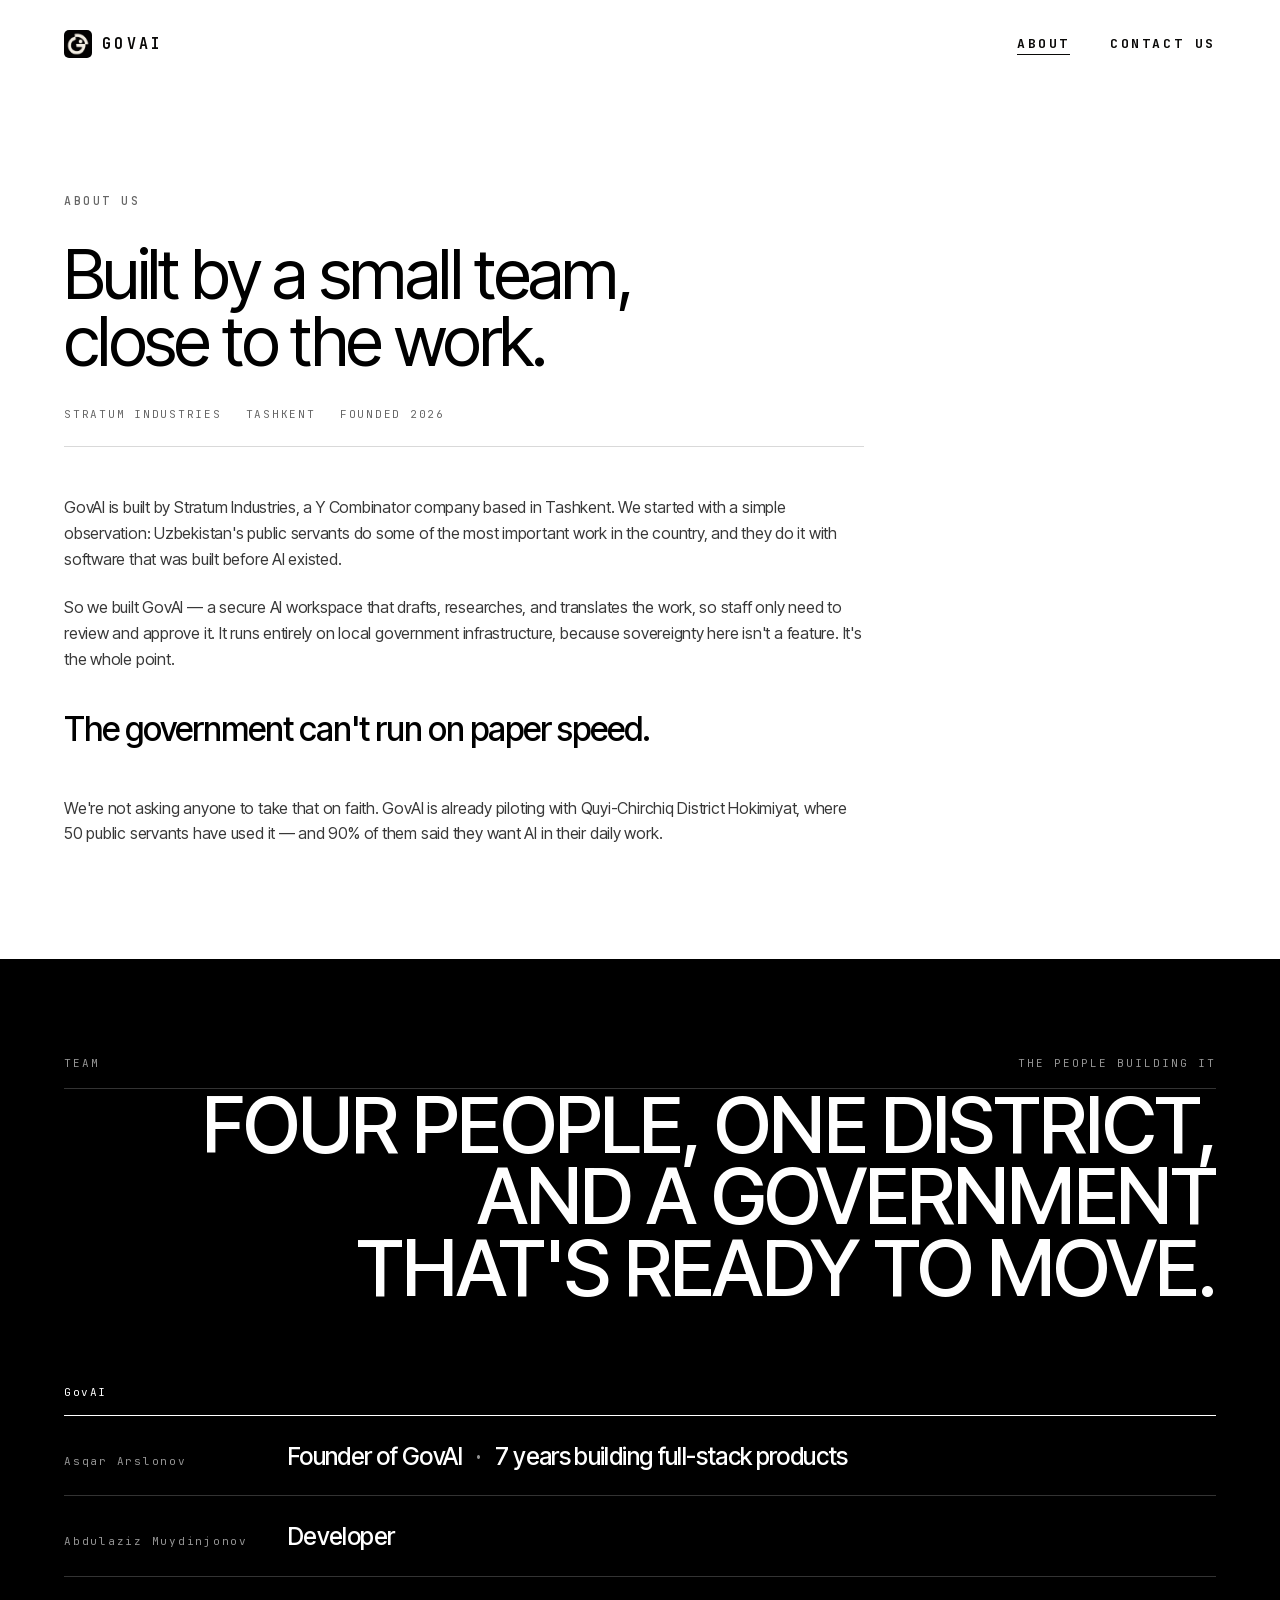
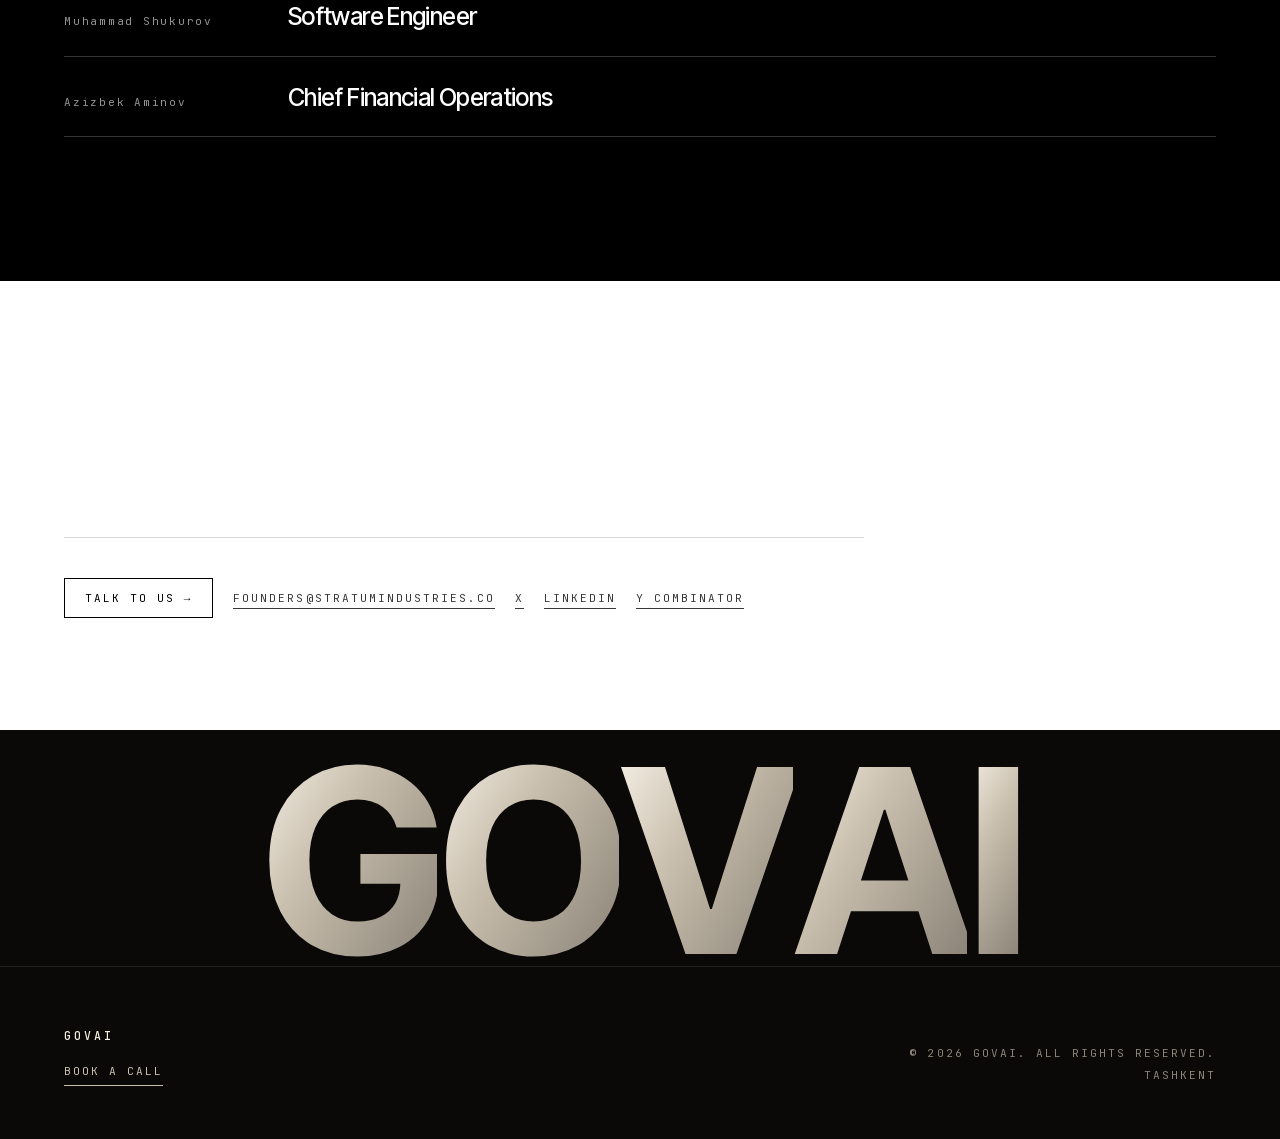
==== about.html @ 22f0c4fa "Add About Us page New about.html using the site's own "essay" page template (same one demo.html uses" ====
<!DOCTYPE html><html lang="en" class="inter_tight_d01c2dd3-module__4YqhVq__variable jetbrains_mono_f7a7eba8-module__w1Moaq__variable antialiased">
<head>
<meta charset="utf-8"/>
<meta name="viewport" content="width=device-width, initial-scale=1"/>
<link rel="preload" href="_next/static/media/051742360c26797e-s.p.0f97p8c3305p_a7cb.woff2?dpl=dpl_3daooTpikwMV96ScLwcUaLhFUWKs" as="font" crossorigin="" type="font/woff2"/>
<link rel="preload" href="_next/static/media/ab57efd000576a30-s.p.0.xyi-bdzzdcza7cb.woff2?dpl=dpl_3daooTpikwMV96ScLwcUaLhFUWKs" as="font" crossorigin="" type="font/woff2"/>
<link rel="stylesheet" href="_next/static/chunks/14.svl.yjtpola7cb.css?dpl=dpl_3daooTpikwMV96ScLwcUaLhFUWKs" data-precedence="next"/>
<meta name="theme-color" content="#ffffff"/>
<title>About · GovAI</title>
<meta name="description" content="GovAI is built by Stratum Industries, a Y Combinator company based in Tashkent, to give Uzbekistan's public servants an AI workspace built for their work."/>
<link rel="canonical" href="about.html"/>
<meta property="og:title" content="About · GovAI"/>
<meta property="og:description" content="GovAI is built by Stratum Industries, a Y Combinator company based in Tashkent, to give Uzbekistan's public servants an AI workspace built for their work."/>
<meta property="og:site_name" content="GovAI"/>
<meta property="og:type" content="website"/>
<link rel="icon" href="icon.png" sizes="48x48" type="image/png"/>
<link rel="apple-touch-icon" href="apple-icon.png" sizes="180x180" type="image/png"/>
<script type="application/ld+json">{"@context":"https://schema.org","@type":"AboutPage","name":"About GovAI","url":"https://gov-ai.me/about.html","isPartOf":{"@type":"WebSite","name":"GovAI","url":"https://gov-ai.me"}}</script>
</head>
<body class="min-h-dvh bg-ink text-paper flex flex-col grain">

<header data-stuck="false" class="fixed top-0 inset-x-0 z-50 transition-colors duration-300 bg-transparent">
  <div class="container-wide flex items-center justify-between h-[64px] md:h-[88px]">
    <a aria-label="GovAI - home" class="flex min-h-6 items-center" href="index.html">
      <img src="govai-icon.png" alt="" width="28" height="28" style="width:28px;height:28px;margin-right:10px;display:inline-block;vertical-align:middle;border-radius:5px;"/>
      <span class="font-mono font-bold tracking-[0.22em] uppercase text-[13px] md:text-[15px] text-white">GovAI</span>
    </a>
    <nav class="flex items-center gap-7 md:gap-10">
      <a class="flex min-h-6 items-center font-mono font-bold uppercase tracking-[0.2em] text-[12px] md:text-[13px] text-white underline decoration-1 underline-offset-[6px]" aria-current="page" href="about.html">About</a>
      <a class="flex min-h-6 items-center font-mono font-bold uppercase tracking-[0.2em] text-[12px] md:text-[13px] text-white" href="demo.html">Contact Us</a>
    </nav>
  </div>
</header>

<main class="flex-1 relative z-[2]">
<article class="essay essay--light">
  <div class="container-wide">
    <div class="essay-col">
      <p class="eyebrow essay-eyebrow">About us</p>
      <h1 class="essay-title">Built by a small team,<br/>close to the work.</h1>
      <div class="essay-meta">
        <span>Stratum Industries</span>
        <span>Tashkent</span>
        <span>Founded 2026</span>
      </div>

      <div class="essay-body">
        <p>GovAI is built by Stratum Industries, a Y Combinator company based in Tashkent. We started with a simple observation: Uzbekistan&#x27;s public servants do some of the most important work in the country, and they do it with software that was built before AI existed.</p>
        <p>So we built GovAI &#x2014; a secure AI workspace that drafts, researches, and translates the work, so staff only need to review and approve it. It runs entirely on local government infrastructure, because sovereignty here isn&#x27;t a feature. It&#x27;s the whole point.</p>
      </div>

      <p class="essay-break" style="color:var(--color-paper);font-family:var(--font-sans);letter-spacing:-.03em;margin-top:2.4rem;margin-bottom:2.4rem;font-size:clamp(1.5rem,2.6vw,2.25rem);font-weight:500;line-height:1.12">The government can&#x27;t run on paper speed.</p>

      <div class="essay-body">
        <p>We&#x27;re not asking anyone to take that on faith. GovAI is already piloting with Quyi-Chirchiq District Hokimiyat, where 50 public servants have used it &#x2014; and 90% of them said they want AI in their daily work.</p>
      </div>
    </div>
  </div>
</article>

<section class="doc-sheet doc-sheet--dark" data-part="Team">
  <div class="container-wide">
    <h2 class="doc-sheet-head"><span>Team</span><span class="doc-sheet-head-end">The people building it</span></h2>
    <h3 class="doc-statement doc-statement--long">Four people, one district, and a government that&#x27;s ready to move.</h3>

    <div class="cidx">
      <div class="cidx-head"><span style="text-transform:none">GovAI</span></div>
      <dl class="cidx-rows">
        <div class="cidx-row">
          <dt class="cidx-label" style="text-transform:none">Asqar Arslonov</dt>
          <dd class="cidx-items"><span class="cidx-item">Founder of GovAI</span><span class="cidx-item">7 years building full-stack products</span></dd>
        </div>
        <div class="cidx-row">
          <dt class="cidx-label" style="text-transform:none">Abdulaziz Muydinjonov</dt>
          <dd class="cidx-items"><span class="cidx-item">Developer</span></dd>
        </div>
        <div class="cidx-row">
          <dt class="cidx-label" style="text-transform:none">Muhammad Shukurov</dt>
          <dd class="cidx-items"><span class="cidx-item">Software Engineer</span></dd>
        </div>
        <div class="cidx-row">
          <dt class="cidx-label" style="text-transform:none">Azizbek Aminov</dt>
          <dd class="cidx-items"><span class="cidx-item">Chief Financial Operations</span></dd>
        </div>
      </dl>
    </div>
  </div>
</section>

<article class="essay essay--light">
  <div class="container-wide">
    <div class="essay-col">
      <div class="essay-foot">
        <a class="doc-cta" href="demo.html">Talk to us &#x2192;</a>
        <a class="caption ulink ulink-quiet" href="mailto:founders@stratumindustries.co">founders@stratumindustries.co</a>
        <a class="caption ulink ulink-quiet" href="https://x.com/Stratum_Inc" target="_blank" rel="noopener">X</a>
        <a class="caption ulink ulink-quiet" href="https://www.linkedin.com/company/stratum-industries/" target="_blank" rel="noopener">LinkedIn</a>
        <a class="caption ulink ulink-quiet" href="https://www.ycombinator.com/companies/stratum-industries" target="_blank" rel="noopener">Y Combinator</a>
      </div>
    </div>
  </div>
</article>
</main>

<div class="wordmark-wrap" aria-hidden="true">
  <div class="container-wide">
    <span class="wordmark">
      <span class="wordmark-letter">G</span><span class="wordmark-letter">o</span><span class="wordmark-letter">v</span><span class="wordmark-letter">A</span><span class="wordmark-letter">I</span>
    </span>
  </div>
</div>

<footer class="relative z-[2] border-t border-rule">
  <div class="container-wide py-10 md:py-14">
    <div class="flex flex-col gap-8 md:flex-row md:items-end md:justify-between">
      <div class="flex flex-col items-start gap-6">
        <div class="flex flex-col gap-3">
          <a class="flex min-h-6 items-center font-mono font-medium tracking-[0.26em] uppercase text-[11.5px] text-paper w-fit" href="index.html">GovAI</a>
          <a class="caption ulink ulink-quiet flex min-h-6 items-center w-fit" href="demo.html">Book a call</a>
        </div>
      </div>
      <div class="flex flex-col gap-1.5 md:items-end">
        <span class="caption">© 2026 GovAI. All rights reserved.</span>
        <span class="caption">Tashkent</span>
      </div>
    </div>
  </div>
</footer>

</body>
</html>
---- _next/static/chunks/14.svl.yjtpola7cb.css ----
@font-face{font-family:Inter Tight;font-style:normal;font-weight:300;font-display:swap;src:url(../media/13ae3e01af63c0ce-s.0_v7qv~qdckr_.woff2?dpl=dpl_3daooTpikwMV96ScLwcUaLhFUWKs)format("woff2");unicode-range:U+460-52F,U+1C80-1C8A,U+20B4,U+2DE0-2DFF,U+A640-A69F,U+FE2E-FE2F}@font-face{font-family:Inter Tight;font-style:normal;font-weight:300;font-display:swap;src:url(../media/0ee4b8f05dcd9fee-s.0jr2jo04zlceh.woff2?dpl=dpl_3daooTpikwMV96ScLwcUaLhFUWKs)format("woff2");unicode-range:U+301,U+400-45F,U+490-491,U+4B0-4B1,U+2116}@font-face{font-family:Inter Tight;font-style:normal;font-weight:300;font-display:swap;src:url(../media/9eba4caf7edd2921-s.00t_.3.5..g_7.woff2?dpl=dpl_3daooTpikwMV96ScLwcUaLhFUWKs)format("woff2");unicode-range:U+1F??}@font-face{font-family:Inter Tight;font-style:normal;font-weight:300;font-display:swap;src:url(../media/f6752bd2263820da-s.10j9.xtie.pqv.woff2?dpl=dpl_3daooTpikwMV96ScLwcUaLhFUWKs)format("woff2");unicode-range:U+370-377,U+37A-37F,U+384-38A,U+38C,U+38E-3A1,U+3A3-3FF}@font-face{font-family:Inter Tight;font-style:normal;font-weight:300;font-display:swap;src:url(../media/f285987c35230861-s.0l_qy7hq7zupz.woff2?dpl=dpl_3daooTpikwMV96ScLwcUaLhFUWKs)format("woff2");unicode-range:U+102-103,U+110-111,U+128-129,U+168-169,U+1A0-1A1,U+1AF-1B0,U+300-301,U+303-304,U+308-309,U+323,U+329,U+1EA0-1EF9,U+20AB}@font-face{font-family:Inter Tight;font-style:normal;font-weight:300;font-display:swap;src:url(../media/b8d1f0a88dfecec3-s.0g0e~i-as20lr.woff2?dpl=dpl_3daooTpikwMV96ScLwcUaLhFUWKs)format("woff2");unicode-range:U+100-2BA,U+2BD-2C5,U+2C7-2CC,U+2CE-2D7,U+2DD-2FF,U+304,U+308,U+329,U+1D00-1DBF,U+1E00-1E9F,U+1EF2-1EFF,U+2020,U+20A0-20AB,U+20AD-20C0,U+2113,U+2C60-2C7F,U+A720-A7FF}@font-face{font-family:Inter Tight;font-style:normal;font-weight:300;font-display:swap;src:url(../media/ab57efd000576a30-s.p.0.xyi-bdzzdcza7cb.woff2?dpl=dpl_3daooTpikwMV96ScLwcUaLhFUWKs)format("woff2");unicode-range:U+??,U+131,U+152-153,U+2BB-2BC,U+2C6,U+2DA,U+2DC,U+304,U+308,U+329,U+2000-206F,U+20AC,U+2122,U+2191,U+2193,U+2212,U+2215,U+FEFF,U+FFFD}@font-face{font-family:Inter Tight;font-style:normal;font-weight:400;font-display:swap;src:url(../media/13ae3e01af63c0ce-s.0_v7qv~qdckr_.woff2?dpl=dpl_3daooTpikwMV96ScLwcUaLhFUWKs)format("woff2");unicode-range:U+460-52F,U+1C80-1C8A,U+20B4,U+2DE0-2DFF,U+A640-A69F,U+FE2E-FE2F}@font-face{font-family:Inter Tight;font-style:normal;font-weight:400;font-display:swap;src:url(../media/0ee4b8f05dcd9fee-s.0jr2jo04zlceh.woff2?dpl=dpl_3daooTpikwMV96ScLwcUaLhFUWKs)format("woff2");unicode-range:U+301,U+400-45F,U+490-491,U+4B0-4B1,U+2116}@font-face{font-family:Inter Tight;font-style:normal;font-weight:400;font-display:swap;src:url(../media/9eba4caf7edd2921-s.00t_.3.5..g_7.woff2?dpl=dpl_3daooTpikwMV96ScLwcUaLhFUWKs)format("woff2");unicode-range:U+1F??}@font-face{font-family:Inter Tight;font-style:normal;font-weight:400;font-display:swap;src:url(../media/f6752bd2263820da-s.10j9.xtie.pqv.woff2?dpl=dpl_3daooTpikwMV96ScLwcUaLhFUWKs)format("woff2");unicode-range:U+370-377,U+37A-37F,U+384-38A,U+38C,U+38E-3A1,U+3A3-3FF}@font-face{font-family:Inter Tight;font-style:normal;font-weight:400;font-display:swap;src:url(../media/f285987c35230861-s.0l_qy7hq7zupz.woff2?dpl=dpl_3daooTpikwMV96ScLwcUaLhFUWKs)format("woff2");unicode-range:U+102-103,U+110-111,U+128-129,U+168-169,U+1A0-1A1,U+1AF-1B0,U+300-301,U+303-304,U+308-309,U+323,U+329,U+1EA0-1EF9,U+20AB}@font-face{font-family:Inter Tight;font-style:normal;font-weight:400;font-display:swap;src:url(../media/b8d1f0a88dfecec3-s.0g0e~i-as20lr.woff2?dpl=dpl_3daooTpikwMV96ScLwcUaLhFUWKs)format("woff2");unicode-range:U+100-2BA,U+2BD-2C5,U+2C7-2CC,U+2CE-2D7,U+2DD-2FF,U+304,U+308,U+329,U+1D00-1DBF,U+1E00-1E9F,U+1EF2-1EFF,U+2020,U+20A0-20AB,U+20AD-20C0,U+2113,U+2C60-2C7F,U+A720-A7FF}@font-face{font-family:Inter Tight;font-style:normal;font-weight:400;font-display:swap;src:url(../media/ab57efd000576a30-s.p.0.xyi-bdzzdcza7cb.woff2?dpl=dpl_3daooTpikwMV96ScLwcUaLhFUWKs)format("woff2");unicode-range:U+??,U+131,U+152-153,U+2BB-2BC,U+2C6,U+2DA,U+2DC,U+304,U+308,U+329,U+2000-206F,U+20AC,U+2122,U+2191,U+2193,U+2212,U+2215,U+FEFF,U+FFFD}@font-face{font-family:Inter Tight;font-style:normal;font-weight:500;font-display:swap;src:url(../media/13ae3e01af63c0ce-s.0_v7qv~qdckr_.woff2?dpl=dpl_3daooTpikwMV96ScLwcUaLhFUWKs)format("woff2");unicode-range:U+460-52F,U+1C80-1C8A,U+20B4,U+2DE0-2DFF,U+A640-A69F,U+FE2E-FE2F}@font-face{font-family:Inter Tight;font-style:normal;font-weight:500;font-display:swap;src:url(../media/0ee4b8f05dcd9fee-s.0jr2jo04zlceh.woff2?dpl=dpl_3daooTpikwMV96ScLwcUaLhFUWKs)format("woff2");unicode-range:U+301,U+400-45F,U+490-491,U+4B0-4B1,U+2116}@font-face{font-family:Inter Tight;font-style:normal;font-weight:500;font-display:swap;src:url(../media/9eba4caf7edd2921-s.00t_.3.5..g_7.woff2?dpl=dpl_3daooTpikwMV96ScLwcUaLhFUWKs)format("woff2");unicode-range:U+1F??}@font-face{font-family:Inter Tight;font-style:normal;font-weight:500;font-display:swap;src:url(../media/f6752bd2263820da-s.10j9.xtie.pqv.woff2?dpl=dpl_3daooTpikwMV96ScLwcUaLhFUWKs)format("woff2");unicode-range:U+370-377,U+37A-37F,U+384-38A,U+38C,U+38E-3A1,U+3A3-3FF}@font-face{font-family:Inter Tight;font-style:normal;font-weight:500;font-display:swap;src:url(../media/f285987c35230861-s.0l_qy7hq7zupz.woff2?dpl=dpl_3daooTpikwMV96ScLwcUaLhFUWKs)format("woff2");unicode-range:U+102-103,U+110-111,U+128-129,U+168-169,U+1A0-1A1,U+1AF-1B0,U+300-301,U+303-304,U+308-309,U+323,U+329,U+1EA0-1EF9,U+20AB}@font-face{font-family:Inter Tight;font-style:normal;font-weight:500;font-display:swap;src:url(../media/b8d1f0a88dfecec3-s.0g0e~i-as20lr.woff2?dpl=dpl_3daooTpikwMV96ScLwcUaLhFUWKs)format("woff2");unicode-range:U+100-2BA,U+2BD-2C5,U+2C7-2CC,U+2CE-2D7,U+2DD-2FF,U+304,U+308,U+329,U+1D00-1DBF,U+1E00-1E9F,U+1EF2-1EFF,U+2020,U+20A0-20AB,U+20AD-20C0,U+2113,U+2C60-2C7F,U+A720-A7FF}@font-face{font-family:Inter Tight;font-style:normal;font-weight:500;font-display:swap;src:url(../media/ab57efd000576a30-s.p.0.xyi-bdzzdcza7cb.woff2?dpl=dpl_3daooTpikwMV96ScLwcUaLhFUWKs)format("woff2");unicode-range:U+??,U+131,U+152-153,U+2BB-2BC,U+2C6,U+2DA,U+2DC,U+304,U+308,U+329,U+2000-206F,U+20AC,U+2122,U+2191,U+2193,U+2212,U+2215,U+FEFF,U+FFFD}@font-face{font-family:Inter Tight;font-style:normal;font-weight:600;font-display:swap;src:url(../media/13ae3e01af63c0ce-s.0_v7qv~qdckr_.woff2?dpl=dpl_3daooTpikwMV96ScLwcUaLhFUWKs)format("woff2");unicode-range:U+460-52F,U+1C80-1C8A,U+20B4,U+2DE0-2DFF,U+A640-A69F,U+FE2E-FE2F}@font-face{font-family:Inter Tight;font-style:normal;font-weight:600;font-display:swap;src:url(../media/0ee4b8f05dcd9fee-s.0jr2jo04zlceh.woff2?dpl=dpl_3daooTpikwMV96ScLwcUaLhFUWKs)format("woff2");unicode-range:U+301,U+400-45F,U+490-491,U+4B0-4B1,U+2116}@font-face{font-family:Inter Tight;font-style:normal;font-weight:600;font-display:swap;src:url(../media/9eba4caf7edd2921-s.00t_.3.5..g_7.woff2?dpl=dpl_3daooTpikwMV96ScLwcUaLhFUWKs)format("woff2");unicode-range:U+1F??}@font-face{font-family:Inter Tight;font-style:normal;font-weight:600;font-display:swap;src:url(../media/f6752bd2263820da-s.10j9.xtie.pqv.woff2?dpl=dpl_3daooTpikwMV96ScLwcUaLhFUWKs)format("woff2");unicode-range:U+370-377,U+37A-37F,U+384-38A,U+38C,U+38E-3A1,U+3A3-3FF}@font-face{font-family:Inter Tight;font-style:normal;font-weight:600;font-display:swap;src:url(../media/f285987c35230861-s.0l_qy7hq7zupz.woff2?dpl=dpl_3daooTpikwMV96ScLwcUaLhFUWKs)format("woff2");unicode-range:U+102-103,U+110-111,U+128-129,U+168-169,U+1A0-1A1,U+1AF-1B0,U+300-301,U+303-304,U+308-309,U+323,U+329,U+1EA0-1EF9,U+20AB}@font-face{font-family:Inter Tight;font-style:normal;font-weight:600;font-display:swap;src:url(../media/b8d1f0a88dfecec3-s.0g0e~i-as20lr.woff2?dpl=dpl_3daooTpikwMV96ScLwcUaLhFUWKs)format("woff2");unicode-range:U+100-2BA,U+2BD-2C5,U+2C7-2CC,U+2CE-2D7,U+2DD-2FF,U+304,U+308,U+329,U+1D00-1DBF,U+1E00-1E9F,U+1EF2-1EFF,U+2020,U+20A0-20AB,U+20AD-20C0,U+2113,U+2C60-2C7F,U+A720-A7FF}@font-face{font-family:Inter Tight;font-style:normal;font-weight:600;font-display:swap;src:url(../media/ab57efd000576a30-s.p.0.xyi-bdzzdcza7cb.woff2?dpl=dpl_3daooTpikwMV96ScLwcUaLhFUWKs)format("woff2");unicode-range:U+??,U+131,U+152-153,U+2BB-2BC,U+2C6,U+2DA,U+2DC,U+304,U+308,U+329,U+2000-206F,U+20AC,U+2122,U+2191,U+2193,U+2212,U+2215,U+FEFF,U+FFFD}@font-face{font-family:Inter Tight;font-style:normal;font-weight:700;font-display:swap;src:url(../media/13ae3e01af63c0ce-s.0_v7qv~qdckr_.woff2?dpl=dpl_3daooTpikwMV96ScLwcUaLhFUWKs)format("woff2");unicode-range:U+460-52F,U+1C80-1C8A,U+20B4,U+2DE0-2DFF,U+A640-A69F,U+FE2E-FE2F}@font-face{font-family:Inter Tight;font-style:normal;font-weight:700;font-display:swap;src:url(../media/0ee4b8f05dcd9fee-s.0jr2jo04zlceh.woff2?dpl=dpl_3daooTpikwMV96ScLwcUaLhFUWKs)format("woff2");unicode-range:U+301,U+400-45F,U+490-491,U+4B0-4B1,U+2116}@font-face{font-family:Inter Tight;font-style:normal;font-weight:700;font-display:swap;src:url(../media/9eba4caf7edd2921-s.00t_.3.5..g_7.woff2?dpl=dpl_3daooTpikwMV96ScLwcUaLhFUWKs)format("woff2");unicode-range:U+1F??}@font-face{font-family:Inter Tight;font-style:normal;font-weight:700;font-display:swap;src:url(../media/f6752bd2263820da-s.10j9.xtie.pqv.woff2?dpl=dpl_3daooTpikwMV96ScLwcUaLhFUWKs)format("woff2");unicode-range:U+370-377,U+37A-37F,U+384-38A,U+38C,U+38E-3A1,U+3A3-3FF}@font-face{font-family:Inter Tight;font-style:normal;font-weight:700;font-display:swap;src:url(../media/f285987c35230861-s.0l_qy7hq7zupz.woff2?dpl=dpl_3daooTpikwMV96ScLwcUaLhFUWKs)format("woff2");unicode-range:U+102-103,U+110-111,U+128-129,U+168-169,U+1A0-1A1,U+1AF-1B0,U+300-301,U+303-304,U+308-309,U+323,U+329,U+1EA0-1EF9,U+20AB}@font-face{font-family:Inter Tight;font-style:normal;font-weight:700;font-display:swap;src:url(../media/b8d1f0a88dfecec3-s.0g0e~i-as20lr.woff2?dpl=dpl_3daooTpikwMV96ScLwcUaLhFUWKs)format("woff2");unicode-range:U+100-2BA,U+2BD-2C5,U+2C7-2CC,U+2CE-2D7,U+2DD-2FF,U+304,U+308,U+329,U+1D00-1DBF,U+1E00-1E9F,U+1EF2-1EFF,U+2020,U+20A0-20AB,U+20AD-20C0,U+2113,U+2C60-2C7F,U+A720-A7FF}@font-face{font-family:Inter Tight;font-style:normal;font-weight:700;font-display:swap;src:url(../media/ab57efd000576a30-s.p.0.xyi-bdzzdcza7cb.woff2?dpl=dpl_3daooTpikwMV96ScLwcUaLhFUWKs)format("woff2");unicode-range:U+??,U+131,U+152-153,U+2BB-2BC,U+2C6,U+2DA,U+2DC,U+304,U+308,U+329,U+2000-206F,U+20AC,U+2122,U+2191,U+2193,U+2212,U+2215,U+FEFF,U+FFFD}@font-face{font-family:Inter Tight Fallback;src:local(Arial);ascent-override:100.51%;descent-override:25.03%;line-gap-override:0.0%;size-adjust:96.39%}.inter_tight_d01c2dd3-module__4YqhVq__className{font-family:Inter Tight,Inter Tight Fallback;font-style:normal}.inter_tight_d01c2dd3-module__4YqhVq__variable{--ff-sans:"Inter Tight", "Inter Tight Fallback"}
@font-face{font-family:JetBrains Mono;font-style:normal;font-weight:400;font-display:swap;src:url(../media/04c5164763c40239-s.0h-nw9_c8d~-_.woff2?dpl=dpl_3daooTpikwMV96ScLwcUaLhFUWKs)format("woff2");unicode-range:U+460-52F,U+1C80-1C8A,U+20B4,U+2DE0-2DFF,U+A640-A69F,U+FE2E-FE2F}@font-face{font-family:JetBrains Mono;font-style:normal;font-weight:400;font-display:swap;src:url(../media/26f284dcc38c84c0-s.10hk62x1-0d9n.woff2?dpl=dpl_3daooTpikwMV96ScLwcUaLhFUWKs)format("woff2");unicode-range:U+301,U+400-45F,U+490-491,U+4B0-4B1,U+2116}@font-face{font-family:JetBrains Mono;font-style:normal;font-weight:400;font-display:swap;src:url(../media/7e7f32a39836f228-s.0bmyfaahigzds.woff2?dpl=dpl_3daooTpikwMV96ScLwcUaLhFUWKs)format("woff2");unicode-range:U+370-377,U+37A-37F,U+384-38A,U+38C,U+38E-3A1,U+3A3-3FF}@font-face{font-family:JetBrains Mono;font-style:normal;font-weight:400;font-display:swap;src:url(../media/fa39153a3fc630ba-s.0-0ft90hthv3~.woff2?dpl=dpl_3daooTpikwMV96ScLwcUaLhFUWKs)format("woff2");unicode-range:U+102-103,U+110-111,U+128-129,U+168-169,U+1A0-1A1,U+1AF-1B0,U+300-301,U+303-304,U+308-309,U+323,U+329,U+1EA0-1EF9,U+20AB}@font-face{font-family:JetBrains Mono;font-style:normal;font-weight:400;font-display:swap;src:url(../media/6a5386fd6038edbe-s.16fk0g~ypa53a.woff2?dpl=dpl_3daooTpikwMV96ScLwcUaLhFUWKs)format("woff2");unicode-range:U+100-2BA,U+2BD-2C5,U+2C7-2CC,U+2CE-2D7,U+2DD-2FF,U+304,U+308,U+329,U+1D00-1DBF,U+1E00-1E9F,U+1EF2-1EFF,U+2020,U+20A0-20AB,U+20AD-20C0,U+2113,U+2C60-2C7F,U+A720-A7FF}@font-face{font-family:JetBrains Mono;font-style:normal;font-weight:400;font-display:swap;src:url(../media/051742360c26797e-s.p.0f97p8c3305p_a7cb.woff2?dpl=dpl_3daooTpikwMV96ScLwcUaLhFUWKs)format("woff2");unicode-range:U+??,U+131,U+152-153,U+2BB-2BC,U+2C6,U+2DA,U+2DC,U+304,U+308,U+329,U+2000-206F,U+20AC,U+2122,U+2191,U+2193,U+2212,U+2215,U+FEFF,U+FFFD}@font-face{font-family:JetBrains Mono;font-style:normal;font-weight:500;font-display:swap;src:url(../media/04c5164763c40239-s.0h-nw9_c8d~-_.woff2?dpl=dpl_3daooTpikwMV96ScLwcUaLhFUWKs)format("woff2");unicode-range:U+460-52F,U+1C80-1C8A,U+20B4,U+2DE0-2DFF,U+A640-A69F,U+FE2E-FE2F}@font-face{font-family:JetBrains Mono;font-style:normal;font-weight:500;font-display:swap;src:url(../media/26f284dcc38c84c0-s.10hk62x1-0d9n.woff2?dpl=dpl_3daooTpikwMV96ScLwcUaLhFUWKs)format("woff2");unicode-range:U+301,U+400-45F,U+490-491,U+4B0-4B1,U+2116}@font-face{font-family:JetBrains Mono;font-style:normal;font-weight:500;font-display:swap;src:url(../media/7e7f32a39836f228-s.0bmyfaahigzds.woff2?dpl=dpl_3daooTpikwMV96ScLwcUaLhFUWKs)format("woff2");unicode-range:U+370-377,U+37A-37F,U+384-38A,U+38C,U+38E-3A1,U+3A3-3FF}@font-face{font-family:JetBrains Mono;font-style:normal;font-weight:500;font-display:swap;src:url(../media/fa39153a3fc630ba-s.0-0ft90hthv3~.woff2?dpl=dpl_3daooTpikwMV96ScLwcUaLhFUWKs)format("woff2");unicode-range:U+102-103,U+110-111,U+128-129,U+168-169,U+1A0-1A1,U+1AF-1B0,U+300-301,U+303-304,U+308-309,U+323,U+329,U+1EA0-1EF9,U+20AB}@font-face{font-family:JetBrains Mono;font-style:normal;font-weight:500;font-display:swap;src:url(../media/6a5386fd6038edbe-s.16fk0g~ypa53a.woff2?dpl=dpl_3daooTpikwMV96ScLwcUaLhFUWKs)format("woff2");unicode-range:U+100-2BA,U+2BD-2C5,U+2C7-2CC,U+2CE-2D7,U+2DD-2FF,U+304,U+308,U+329,U+1D00-1DBF,U+1E00-1E9F,U+1EF2-1EFF,U+2020,U+20A0-20AB,U+20AD-20C0,U+2113,U+2C60-2C7F,U+A720-A7FF}@font-face{font-family:JetBrains Mono;font-style:normal;font-weight:500;font-display:swap;src:url(../media/051742360c26797e-s.p.0f97p8c3305p_a7cb.woff2?dpl=dpl_3daooTpikwMV96ScLwcUaLhFUWKs)format("woff2");unicode-range:U+??,U+131,U+152-153,U+2BB-2BC,U+2C6,U+2DA,U+2DC,U+304,U+308,U+329,U+2000-206F,U+20AC,U+2122,U+2191,U+2193,U+2212,U+2215,U+FEFF,U+FFFD}@font-face{font-family:JetBrains Mono;font-style:normal;font-weight:700;font-display:swap;src:url(../media/04c5164763c40239-s.0h-nw9_c8d~-_.woff2?dpl=dpl_3daooTpikwMV96ScLwcUaLhFUWKs)format("woff2");unicode-range:U+460-52F,U+1C80-1C8A,U+20B4,U+2DE0-2DFF,U+A640-A69F,U+FE2E-FE2F}@font-face{font-family:JetBrains Mono;font-style:normal;font-weight:700;font-display:swap;src:url(../media/26f284dcc38c84c0-s.10hk62x1-0d9n.woff2?dpl=dpl_3daooTpikwMV96ScLwcUaLhFUWKs)format("woff2");unicode-range:U+301,U+400-45F,U+490-491,U+4B0-4B1,U+2116}@font-face{font-family:JetBrains Mono;font-style:normal;font-weight:700;font-display:swap;src:url(../media/7e7f32a39836f228-s.0bmyfaahigzds.woff2?dpl=dpl_3daooTpikwMV96ScLwcUaLhFUWKs)format("woff2");unicode-range:U+370-377,U+37A-37F,U+384-38A,U+38C,U+38E-3A1,U+3A3-3FF}@font-face{font-family:JetBrains Mono;font-style:normal;font-weight:700;font-display:swap;src:url(../media/fa39153a3fc630ba-s.0-0ft90hthv3~.woff2?dpl=dpl_3daooTpikwMV96ScLwcUaLhFUWKs)format("woff2");unicode-range:U+102-103,U+110-111,U+128-129,U+168-169,U+1A0-1A1,U+1AF-1B0,U+300-301,U+303-304,U+308-309,U+323,U+329,U+1EA0-1EF9,U+20AB}@font-face{font-family:JetBrains Mono;font-style:normal;font-weight:700;font-display:swap;src:url(../media/6a5386fd6038edbe-s.16fk0g~ypa53a.woff2?dpl=dpl_3daooTpikwMV96ScLwcUaLhFUWKs)format("woff2");unicode-range:U+100-2BA,U+2BD-2C5,U+2C7-2CC,U+2CE-2D7,U+2DD-2FF,U+304,U+308,U+329,U+1D00-1DBF,U+1E00-1E9F,U+1EF2-1EFF,U+2020,U+20A0-20AB,U+20AD-20C0,U+2113,U+2C60-2C7F,U+A720-A7FF}@font-face{font-family:JetBrains Mono;font-style:normal;font-weight:700;font-display:swap;src:url(../media/051742360c26797e-s.p.0f97p8c3305p_a7cb.woff2?dpl=dpl_3daooTpikwMV96ScLwcUaLhFUWKs)format("woff2");unicode-range:U+??,U+131,U+152-153,U+2BB-2BC,U+2C6,U+2DA,U+2DC,U+304,U+308,U+329,U+2000-206F,U+20AC,U+2122,U+2191,U+2193,U+2212,U+2215,U+FEFF,U+FFFD}@font-face{font-family:JetBrains Mono Fallback;src:local(Arial);ascent-override:75.79%;descent-override:22.29%;line-gap-override:0.0%;size-adjust:134.59%}.jetbrains_mono_f7a7eba8-module__w1Moaq__className{font-family:JetBrains Mono,JetBrains Mono Fallback;font-style:normal}.jetbrains_mono_f7a7eba8-module__w1Moaq__variable{--ff-mono:"JetBrains Mono", "JetBrains Mono Fallback"}
@layer properties{@supports (((-webkit-hyphens:none)) and (not (margin-trim:inline))) or ((-moz-orient:inline) and (not (color:rgb(from red r g b)))){*,:before,:after,::backdrop{--tw-border-style:solid;--tw-font-weight:initial;--tw-tracking:initial;--tw-blur:initial;--tw-brightness:initial;--tw-contrast:initial;--tw-grayscale:initial;--tw-hue-rotate:initial;--tw-invert:initial;--tw-opacity:initial;--tw-saturate:initial;--tw-sepia:initial;--tw-drop-shadow:initial;--tw-drop-shadow-color:initial;--tw-drop-shadow-alpha:100%;--tw-drop-shadow-size:initial;--tw-backdrop-blur:initial;--tw-backdrop-brightness:initial;--tw-backdrop-contrast:initial;--tw-backdrop-grayscale:initial;--tw-backdrop-hue-rotate:initial;--tw-backdrop-invert:initial;--tw-backdrop-opacity:initial;--tw-backdrop-saturate:initial;--tw-backdrop-sepia:initial;--tw-duration:initial}}}@layer theme{:root,:host{--font-sans:var(--ff-sans), "Helvetica Neue", Helvetica, Arial, sans-serif;--font-mono:var(--ff-mono), ui-monospace, SFMono-Regular, Menlo, monospace;--color-white:#fff;--spacing:.25rem;--font-weight-medium:500;--font-weight-bold:700;--blur-md:12px;--default-transition-duration:.15s;--default-transition-timing-function:cubic-bezier(.4, 0, .2, 1);--default-font-family:var(--font-sans);--default-mono-font-family:var(--font-mono);--color-paper:#f3ede2;--color-ink:#0a0908;--color-graphite:#c9bfae;--color-mute:#8a8377;--color-mute-x:#3a3631;--color-rule:#f3ede21a;--color-accent:#b91c1c;--color-backlog:#fff;--color-cleared:#0fdb46;--color-navy:#071320;--tracking-eyebrow:.22em}}@layer base{*,:after,:before,::backdrop{box-sizing:border-box;border:0 solid;margin:0;padding:0}::file-selector-button{box-sizing:border-box;border:0 solid;margin:0;padding:0}html,:host{-webkit-text-size-adjust:100%;tab-size:4;line-height:1.5;font-family:var(--default-font-family,ui-sans-serif, system-ui, sans-serif, "Apple Color Emoji", "Segoe UI Emoji", "Segoe UI Symbol", "Noto Color Emoji");font-feature-settings:var(--default-font-feature-settings,normal);font-variation-settings:var(--default-font-variation-settings,normal);-webkit-tap-highlight-color:transparent}hr{height:0;color:inherit;border-top-width:1px}abbr:where([title]){-webkit-text-decoration:underline dotted;text-decoration:underline dotted}h1,h2,h3,h4,h5,h6{font-size:inherit;font-weight:inherit}a{color:inherit;-webkit-text-decoration:inherit;-webkit-text-decoration:inherit;-webkit-text-decoration:inherit;-webkit-text-decoration:inherit;text-decoration:inherit}b,strong{font-weight:bolder}code,kbd,samp,pre{font-family:var(--default-mono-font-family,ui-monospace, SFMono-Regular, Menlo, Monaco, Consolas, "Liberation Mono", "Courier New", monospace);font-feature-settings:var(--default-mono-font-feature-settings,normal);font-variation-settings:var(--default-mono-font-variation-settings,normal);font-size:1em}small{font-size:80%}sub,sup{vertical-align:baseline;font-size:75%;line-height:0;position:relative}sub{bottom:-.25em}sup{top:-.5em}table{text-indent:0;border-color:inherit;border-collapse:collapse}:-moz-focusring{outline:auto}progress{vertical-align:baseline}summary{display:list-item}ol,ul,menu{list-style:none}img,svg,video,canvas,audio,iframe,embed,object{vertical-align:middle;display:block}img,video{max-width:100%;height:auto}button,input,select,optgroup,textarea{font:inherit;font-feature-settings:inherit;font-variation-settings:inherit;letter-spacing:inherit;color:inherit;opacity:1;background-color:#0000;border-radius:0}::file-selector-button{font:inherit;font-feature-settings:inherit;font-variation-settings:inherit;letter-spacing:inherit;color:inherit;opacity:1;background-color:#0000;border-radius:0}:where(select:is([multiple],[size])) optgroup{font-weight:bolder}:where(select:is([multiple],[size])) optgroup option{padding-inline-start:20px}::file-selector-button{margin-inline-end:4px}::placeholder{opacity:1}@supports (not ((-webkit-appearance:-apple-pay-button))) or (contain-intrinsic-size:1px){::placeholder{color:currentColor}@supports (color:color-mix(in lab, red, red)){::placeholder{color:color-mix(in oklab, currentcolor 50%, transparent)}}}textarea{resize:vertical}::-webkit-search-decoration{-webkit-appearance:none}::-webkit-date-and-time-value{min-height:1lh;text-align:inherit}::-webkit-datetime-edit{display:inline-flex}::-webkit-datetime-edit-fields-wrapper{padding:0}::-webkit-datetime-edit{padding-block:0}::-webkit-datetime-edit-year-field{padding-block:0}::-webkit-datetime-edit-month-field{padding-block:0}::-webkit-datetime-edit-day-field{padding-block:0}::-webkit-datetime-edit-hour-field{padding-block:0}::-webkit-datetime-edit-minute-field{padding-block:0}::-webkit-datetime-edit-second-field{padding-block:0}::-webkit-datetime-edit-millisecond-field{padding-block:0}::-webkit-datetime-edit-meridiem-field{padding-block:0}::-webkit-calendar-picker-indicator{line-height:1}:-moz-ui-invalid{box-shadow:none}button,input:where([type=button],[type=reset],[type=submit]){appearance:button}::file-selector-button{appearance:button}::-webkit-inner-spin-button{height:auto}::-webkit-outer-spin-button{height:auto}[hidden]:where(:not([hidden=until-found])){display:none!important}:root{--lightningcss-light: ;--lightningcss-dark:initial;color-scheme:dark}html,body{background:var(--color-ink);color:var(--color-paper)}body{font-family:var(--font-sans);-webkit-font-smoothing:antialiased;-moz-osx-font-smoothing:grayscale;text-rendering:optimizelegibility}::selection{background:var(--flip-bg,var(--color-paper));color:var(--flip-fg,var(--color-ink))}:focus-visible{outline-offset:4px;outline:2px solid}}@layer components{.eyebrow{font-family:var(--font-mono);letter-spacing:var(--tracking-eyebrow);text-transform:uppercase;color:var(--color-mute);font-size:.72rem;font-weight:500}.caption{font-family:var(--font-mono);letter-spacing:.18em;text-transform:uppercase;color:var(--color-mute);font-size:.7rem;font-weight:400;line-height:1.45}.ulink{color:inherit;text-decoration:none;transition:color .22s;position:relative}.ulink:after{content:"";transform-origin:100%;background:currentColor;height:1px;transition:transform .38s cubic-bezier(.7,0,.2,1);position:absolute;bottom:-3px;left:0;right:0;transform:scaleX(1)}.ulink:hover{color:var(--color-paper)}.ulink:hover:after{transform-origin:0;transform:scaleX(0)}.ulink-quiet{color:var(--color-graphite)}.container-wide{max-width:1480px;margin-inline:auto;padding-inline:1.5rem}@media (min-width:768px){.container-wide{padding-inline:2.5rem}}@media (min-width:1280px){.container-wide{padding-inline:4rem}}.grain:before{content:"";pointer-events:none;z-index:1;opacity:.035;mix-blend-mode:overlay;background-image:url("data:image/svg+xml;utf8,<svg xmlns='http://www.w3.org/2000/svg' width='180' height='180'><filter id='n'><feTurbulence type='fractalNoise' baseFrequency='0.95' numOctaves='2' stitchTiles='stitch'/><feColorMatrix values='0 0 0 0 1 0 0 0 0 1 0 0 0 0 1 0 0 0 0.55 0'/></filter><rect width='100%' height='100%' filter='url(%23n)'/></svg>");position:fixed;inset:0}.gallery{--gap:20px;--card-w:110px;--sec-per-card:10s;--card-h:calc(var(--card-w) * 5 / 4);flex-direction:column;gap:1.5rem;width:100%;display:flex;-webkit-mask-image:linear-gradient(90deg,#0000 0,#000 6% 94%,#0000 100%);mask-image:linear-gradient(90deg,#0000 0,#000 6% 94%,#0000 100%)}@media (min-width:916px){.gallery{--card-w:140px;--sec-per-card:12.308s}}@media (min-width:1458px){.gallery{--card-w:175px;--sec-per-card:15s}}.gallery-row{content-visibility:auto;contain-intrinsic-size:auto var(--card-h);width:100%;overflow:hidden}.gallery-track{gap:var(--gap);--set-w:calc(var(--set-cards,9) * (var(--card-w) + var(--gap)));width:max-content;animation-timing-function:linear;animation-iteration-count:infinite;animation-duration:calc(var(--set-cards,9) * var(--sec-per-card));display:flex}.gallery-track--ltr{animation-name:gallery-scroll-ltr}.gallery-track--rtl{animation-name:gallery-scroll-rtl}@keyframes gallery-scroll-ltr{0%{transform:translate(0)}to{transform:translate3d(calc(-1 * var(--set-w)), 0, 0)}}@keyframes gallery-scroll-rtl{0%{transform:translate3d(calc(-1 * var(--set-w)), 0, 0)}to{transform:translate(0)}}.gallery-card{width:var(--card-w);flex-direction:column;flex:none;gap:.85rem;display:flex}.gallery-card .frame{aspect-ratio:4/5;background:#ececea;width:100%;position:relative;overflow:hidden}.gallery-card .frame:after{content:"";pointer-events:none;position:absolute;inset:0;box-shadow:inset 0 0 40px #00000026}.gallery-card img{object-fit:cover;width:100%;height:100%;transition:transform 1.2s cubic-bezier(.4,0,.2,1),filter .6s cubic-bezier(.4,0,.2,1)}.gallery-card:hover img{transform:scale(1.025)}.doc-panel,.doc-sheet.doc-sheet--dark,.doc-sheet.doc-sheet--navy{color:#fff;--rule:#fff3;--dim:#ffffff94;--ghost:#ffffff1a;--flip-bg:#fff;--flip-fg:#000;background:#000}.doc-panel.doc-hero--light{color:#000;--rule:#00000026;--dim:#0000008a;--ghost:#0000001a;--flip-bg:#000;--flip-fg:#fff;background:#fff}.doc-hero--light .doc-hero-veil{background-color:#00000014}.doc-hero--light .doc-baseline{color:#0000008c;border-top:none}.doc-hero--light .doc-head--ruled{border-bottom:none;padding-bottom:0}.doc-hero--light .doc-cover-row{border-top:none;padding-top:0}.doc-hero--light .container-wide{padding-inline:24px}@media (min-width:768px){.doc-hero--light .container-wide{padding-inline:40px}}@media (min-width:1280px){.doc-hero--light .container-wide{padding-inline:64px}}.doc-hero--light .doc-cover-main{grid-template-columns:minmax(0,1fr);align-items:end;gap:2.5rem;margin-top:auto;display:grid}@media (min-width:900px){.doc-hero--light .doc-cover-main{grid-template-columns:minmax(0,1fr) minmax(0,280px);align-items:start;gap:48px}}@media (min-width:1280px){.doc-hero--light .doc-cover-main{grid-template-columns:minmax(0,1fr) minmax(0,280px);gap:56px}}@media (min-width:900px) and (min-height:700px){.doc-hero--light .doc-cover-row{margin-top:-64px}}.doc-hero--light .doc-title-br--light{display:inline}.doc-hero--light .doc-title{letter-spacing:-.033em;font-size:clamp(24px,9.3vw,112px);font-weight:500;line-height:.88}@media (min-width:900px){.doc-hero--light .doc-title{font-size:clamp(48px,5.8vw,112px)}}@media (min-width:1280px){.doc-hero--light .doc-title{font-size:clamp(48px,6.9vw,112px)}}@media (min-width:1480px){.doc-hero--light .doc-title{font-size:112px}}.doc-hero--light .doc-standfirst{letter-spacing:-.006em;max-width:32ch;margin-top:0;font-size:.9375rem;font-weight:500;line-height:1.42}.doc-hero--light .doc-cta-row{margin-top:1rem}.doc-sheet{color:#000;--rule:#00000026;--dim:#0000008a;--ghost:#00000017;--flip-bg:#000;--flip-fg:#fff;background:#fff;padding-block:4.5rem 6rem}.doc-sheet.doc-sheet--navy{background:var(--color-navy)}@media (min-width:768px){.doc-sheet{padding-block:6rem 9rem}}.doc-sheet-head--after{margin-top:3.5rem}@media (min-width:1024px){.doc-sheet-head--after{margin-top:5rem}}.doc-sheet-head{font-family:var(--font-mono);letter-spacing:.18em;text-transform:uppercase;color:var(--dim);border-bottom:1px solid var(--rule);justify-content:space-between;gap:2rem;padding-bottom:1rem;font-size:.6875rem;display:flex}.doc-hero{flex-direction:column;justify-content:space-between;min-height:100svh;padding-block:5.5rem 3rem;display:flex;position:relative}@media (min-width:768px){.doc-hero{padding-block:6.5rem 3.5rem}}.doc-hero>:not(.doc-hero-veil){z-index:1;position:relative}.doc-hero-veil{z-index:0;pointer-events:none;background-color:#ffffff0e;position:absolute;inset:0;-webkit-mask-image:linear-gradient(#0000 0,#000 14% 86%,#0000 100%);mask-image:linear-gradient(#0000 0,#000 14% 86%,#0000 100%)}.doc-head--ruled{border-bottom:1px solid #ffffff29;padding-bottom:1.1rem}.doc-cover-row{border-top:1px solid #ffffff29;gap:3rem;padding-top:2.25rem;display:grid}.doc-cover-block{max-width:60rem}.doc-cover-block>.doc-standfirst:first-child{margin-top:0}.doc-baseline{font-family:var(--font-mono);letter-spacing:.18em;text-transform:uppercase;color:#ffffff8c;border-top:1px solid #ffffff29;align-items:center;gap:1.5rem;padding-top:1.1rem;font-size:.6875rem;display:flex}.doc-baseline-end{margin-left:auto}.doc-baseline .doc-arrow{opacity:1;font-size:1rem}@media (max-width:599px){.doc-baseline>span:nth-child(2){display:none}}.doc-head{flex-wrap:wrap;justify-content:space-between;align-items:flex-start;gap:.75rem 2rem;display:flex}.doc-mark{font-family:var(--font-mono);letter-spacing:.18em;text-transform:uppercase;font-size:.6875rem;line-height:1.4}.doc-title{font-family:var(--font-sans);letter-spacing:-.038em;font-size:clamp(2.4rem,7.2vw,7.2rem);font-weight:500;line-height:.9}.doc-title-br--light{display:none}.doc-standfirst{font-family:var(--font-sans);letter-spacing:-.018em;max-width:46ch;margin-top:2.25rem;font-size:clamp(1.05rem,1.55vw,1.5rem);font-weight:300;line-height:1.36}.doc-arrow{font-family:var(--font-sans);opacity:.85;font-size:1.5rem;line-height:1}.doc-cta-row{flex-wrap:wrap;align-items:center;gap:.75rem 1.25rem;margin-top:3.5rem;display:flex}.doc-cta{font-family:var(--font-mono);letter-spacing:.18em;text-transform:uppercase;white-space:nowrap;border:1px solid;padding:.85rem 1.25rem .8rem;font-size:.6875rem;line-height:1;transition:background .22s,color .22s,opacity .22s}.doc-cta:hover{background:var(--flip-bg,#fff);color:var(--flip-fg,#000)}.doc-cta--quiet{color:var(--dim);text-underline-offset:5px;border-color:#0000;padding-inline:0;text-decoration:underline;text-decoration-thickness:1px}.doc-cta--quiet:hover{color:inherit;background:0 0}.doc-ghost{font-family:var(--font-sans);letter-spacing:-.035em;color:var(--ghost);margin-top:1.5rem;margin-bottom:-.1em;font-size:clamp(2.5rem,11vw,11rem);font-weight:400;line-height:1}.doc-statement{font-family:var(--font-sans);text-transform:uppercase;letter-spacing:-.028em;text-align:right;text-wrap:balance;font-size:clamp(2.35rem,9.4vw,9.4rem);font-weight:500;line-height:.88}.doc-statement--long{letter-spacing:-.024em;font-size:clamp(2rem,6.1vw,6.1rem);line-height:.92}.doc-statement--mid{margin-top:7rem}@media (min-width:1024px){.doc-statement--mid{margin-top:11rem}}.doc-closer{font-family:var(--font-sans);letter-spacing:-.036em;max-width:20ch;margin-top:5rem;font-size:clamp(1.9rem,4.6vw,4.6rem);font-weight:500;line-height:.98}.doc-plate{width:100%;margin-top:4.5rem}@media (min-width:1024px){.doc-plate{margin-top:6rem}}.doc-plate--half{max-width:34rem}.doc-plate--right{margin-left:auto}.doc-plate-frame{aspect-ratio:16/9;background:var(--ghost);width:100%;display:block;position:relative;overflow:hidden}.doc-plate-frame img{object-fit:cover}.doc-plate--half .doc-plate-frame{aspect-ratio:4/3}.doc-plate--r-wide .doc-plate-frame{aspect-ratio:21/9}.doc-plate-meta{font-family:var(--font-mono);letter-spacing:.12em;text-transform:uppercase;color:var(--dim);flex-direction:column;gap:.15rem;margin-top:.9rem;font-size:.6875rem;line-height:1.5;display:flex}.doc-blend{z-index:40;color:#fff;mix-blend-mode:difference;pointer-events:none;position:fixed}.doc-rail{writing-mode:vertical-rl;font-family:var(--font-mono);letter-spacing:.22em;text-transform:uppercase;font-size:.6875rem;top:50%;right:.85rem;translate:0 -50%}@media (max-width:767px){.doc-rail{display:none}}.arg{margin-top:3rem}@media (min-width:1024px){.arg{margin-top:4.5rem}}.arg-para{font-family:var(--font-sans);letter-spacing:-.024em;max-width:54ch;font-size:clamp(1.1rem,1.75vw,1.75rem);font-weight:400;line-height:1.28}.arg-para+.arg-para{margin-top:2.25em}.arg-line{display:block}.arg-line+.arg-line{margin-top:.28em}.doc-lede{font-family:var(--font-sans);letter-spacing:-.032em;max-width:26ch;margin-top:4rem;font-size:clamp(1.5rem,3.1vw,3.125rem);font-weight:400;line-height:1.13}@media (min-width:1024px){.doc-lede{margin-top:6rem}}.doc-kicker{font-family:var(--font-mono);letter-spacing:.18em;text-transform:uppercase;color:var(--dim);margin-top:4rem;font-size:.6875rem}.plist{margin-top:3.5rem}@media (min-width:1024px){.plist{margin-top:5rem}}.plist-head,.agrid-head,.cidx-head{font-family:var(--font-mono);letter-spacing:.14em;text-transform:uppercase;border-bottom:1px solid;gap:1.5rem;padding-bottom:.9rem;font-size:.6875rem;display:flex}.plist-head-end,.agrid-head-end,.cidx-head-end{margin-left:auto}.plist-rows{list-style:none}.plist-row{border-bottom:1px solid var(--rule);grid-template-columns:2.25rem 1fr;align-items:baseline;gap:0 1rem;padding-block:1.35rem;display:grid}@media (min-width:1024px){.plist-row{grid-template-columns:5rem 1fr;gap:0 2rem;padding-block:1.6rem}}.plist-n{font-family:var(--font-mono);letter-spacing:.16em;color:var(--dim);font-size:.6875rem}.plist-text{font-family:var(--font-sans);letter-spacing:-.028em;max-width:40ch;font-size:clamp(1.2rem,2.2vw,2.25rem);font-weight:500;line-height:1.14}.plist-foot{justify-content:space-between;align-items:flex-end;gap:2rem;padding-top:2.5rem;display:flex}.plist-total{font-family:var(--font-sans);letter-spacing:-.032em;max-width:18ch;font-size:clamp(1.4rem,2.8vw,2.75rem);font-weight:500;line-height:1.04}.plist-stamp{font-family:var(--font-mono);letter-spacing:.26em;text-transform:uppercase;color:var(--color-paper);background:var(--color-accent);border:2px solid var(--color-accent);white-space:nowrap;padding:.45rem .9rem .4rem;font-size:clamp(.7rem,1.4vw,1rem);rotate:-8deg}.plist-mark{font-family:var(--font-mono);letter-spacing:.2em;text-transform:uppercase;color:var(--dim);border:1px solid var(--rule);white-space:nowrap;padding:.5rem .9rem .45rem;font-size:.6875rem}.cidx{margin-top:3.5rem}@media (min-width:1024px){.cidx{margin-top:5rem}}.cidx-row{border-bottom:1px solid var(--rule);grid-template-columns:1fr;gap:.6rem 2rem;padding-block:1.35rem;display:grid}@media (min-width:768px){.cidx-row{grid-template-columns:12rem 1fr;align-items:baseline;padding-block:1.6rem}}.cidx-label{font-family:var(--font-mono);letter-spacing:.16em;text-transform:uppercase;color:var(--dim);font-size:.6875rem}.cidx-items{font-family:var(--font-sans);letter-spacing:-.026em;flex-wrap:wrap;gap:.35rem 0;font-size:clamp(1.1rem,1.9vw,1.9rem);font-weight:500;line-height:1.16;display:flex}.cidx-item+.cidx-item:before{content:"·";color:var(--dim);padding-inline:.6em}.cidx-foot{font-family:var(--font-sans);letter-spacing:-.018em;color:var(--dim);max-width:44ch;padding-top:2rem;font-size:clamp(1rem,1.3vw,1.25rem);font-weight:400;line-height:1.3}.agrid-wrap{margin-top:5rem}@media (min-width:1024px){.agrid-wrap{margin-top:7rem}}.agrid{grid-template-columns:repeat(26,1fr);gap:3px;margin-top:1.75rem;display:grid}.agrid-tile{aspect-ratio:1;background:var(--color-cleared);--tile-band:32%;position:relative}.agrid-tile:before{content:"";background:var(--color-backlog);opacity:0;position:absolute;inset:0}@supports (animation-timeline:view()){@keyframes tile-clear{0%{opacity:1}to{opacity:0}}.agrid-tile:before{animation:linear both tile-clear;animation-timeline:view();animation-range:cover var(--tile-from) cover calc(var(--tile-from) + var(--tile-band))}}@media (prefers-reduced-motion:reduce){.agrid-tile:before{opacity:0;animation:none}}.agrid-lede{font-family:var(--font-sans);letter-spacing:-.032em;max-width:24ch;margin-bottom:2.5rem;font-size:clamp(1.4rem,2.9vw,2.875rem);font-weight:400;line-height:1.12}@media (min-width:1024px){.agrid-lede{margin-bottom:3.5rem}}.agrid-note{font-family:var(--font-mono);letter-spacing:.14em;text-transform:uppercase;color:var(--dim);margin-top:1.25rem;font-size:.6875rem}.xch{max-width:68rem;margin-top:3rem}@media (min-width:1024px){.xch{margin-top:4rem}}.xch-head{font-family:var(--font-mono);letter-spacing:.18em;text-transform:uppercase;color:var(--dim);border-bottom:1px solid;padding-bottom:.9rem;padding-right:4.5rem;font-size:.6875rem;display:flex}.xch-head-end{margin-left:auto}.xch-row{border-bottom:1px solid var(--rule);grid-template-columns:1fr 2.5rem 1fr 3rem;align-items:start;gap:1.25rem;padding-block:1.35rem;display:grid}.xch-cell{flex-direction:column;gap:.2rem;min-width:0;display:flex}.xch-cell--gov{text-align:right;align-items:flex-end}@media (max-width:767px){.xch-head{display:none}.xch-row{grid-template-columns:1fr auto}.xch-arrow,.xch-cell:empty{display:none}.xch-cell--gov{text-align:left;align-items:flex-start}}.xch-text{font-family:var(--font-sans);letter-spacing:-.022em;margin-top:.4rem;font-size:clamp(1rem,1.35vw,1.3125rem);font-weight:400;line-height:1.24}.xch-who{font-family:var(--font-mono);letter-spacing:.16em;text-transform:uppercase;color:var(--dim);font-size:.625rem}.xch-arrow{font-family:var(--font-mono);text-align:center;color:var(--dim);padding-top:.9rem;font-size:1rem}.xch-time{font-family:var(--font-mono);letter-spacing:.1em;color:var(--dim);white-space:nowrap;text-align:right;font-size:.625rem}.xch-officer{background:var(--flip-bg);color:var(--flip-fg);flex-direction:column;gap:.35rem;margin-top:1.5rem;padding:1.35rem 1.5rem;display:flex}.xch-officer .xch-who,.xch-officer .xch-time{color:var(--flip-fg);opacity:.62}.xch-officer .xch-text{max-width:46ch}.xch-result{font-family:var(--font-sans);letter-spacing:-.04em;margin-top:2rem;font-size:clamp(2.25rem,6vw,6rem);font-weight:500;line-height:.95}@supports (animation-timeline:view()){@keyframes lift{0%{opacity:0;translate:0 28px}to{opacity:1;translate:0}}@keyframes lift-left{0%{opacity:0;translate:-32px}to{opacity:1;translate:0}}@keyframes lift-right{0%{opacity:0;translate:32px}to{opacity:1;translate:0}}.doc-statement,.doc-lede,.plist-row,.cidx-row,.xch-row,.agrid-lede,.doc-closer{animation:linear both lift;animation-timeline:view();animation-range:entry 4% cover 26%}.xch-officer{animation:linear both lift;animation-timeline:view();animation-range:entry 2% cover 32%}}@media (prefers-reduced-motion:reduce){.doc-statement,.doc-lede,.plist-row,.cidx-row,.xch-row,.agrid-lede,.doc-closer,.xch-officer{opacity:1;animation:none;translate:none}}@keyframes hero-fade{0%{opacity:.01;transform:translateY(14px)}to{opacity:1;transform:translateY(0)}}.hero-fade{opacity:.01;animation:1.1s cubic-bezier(.18,.6,.18,1) both hero-fade}.hero-d-1{animation-delay:80ms}.hero-d-2{animation-delay:.28s}.hero-d-3{animation-delay:.54s}.hero-d-4{animation-delay:.8s}@media (prefers-reduced-motion:reduce){.hero-fade{opacity:1;animation:none;transform:none}.gallery-track,.gallery-track--ltr,.gallery-track--rtl{animation:none}}.essay{--flip-bg:#f3ede2;--flip-fg:#0a0908;--dim:var(--color-mute);padding-block:9rem 5rem}@media (min-width:768px){.essay{padding-block:12rem 7rem}}.essay-col{max-width:50rem}.essay--vision .essay-col{margin-inline:auto}.essay--vision{color:#fff}.essay--vision .essay-masthead{text-align:center}.essay--vision .essay-byline{color:#fff}.essay--vision .essay-meta{color:#ffffffad;border-bottom:0;justify-content:center;margin-top:0;margin-bottom:1.5rem;padding-bottom:0}.essay--vision .essay-title{border-bottom:1px solid #fff3;padding-bottom:2.75rem}@media (min-width:768px){.essay--vision .essay-title{white-space:nowrap}}.essay--vision .essay-body,.essay--vision .essay-body .essay-break{color:#fff}.essay--vision .essay-foot{justify-content:center}.essay-eyebrow{margin-bottom:2rem;display:block}.essay-title{font-family:var(--font-sans);letter-spacing:-.038em;text-wrap:balance;font-size:clamp(2.2rem,5.4vw,4.5rem);font-weight:400;line-height:.96}.essay-meta{border-bottom:1px solid var(--color-rule);font-family:var(--font-mono);letter-spacing:.16em;text-transform:uppercase;color:var(--color-mute);flex-wrap:wrap;gap:.5rem 1.5rem;margin-top:2rem;padding-bottom:1.5rem;font-size:.6875rem;display:flex}.essay-body{font-family:var(--font-sans);letter-spacing:-.014em;color:var(--color-graphite);margin-top:3rem;font-size:clamp(1rem,1.15vw,1.125rem);font-weight:400;line-height:1.6}.essay-body>p+p{margin-top:1.45em}.essay-body a{color:inherit;text-underline-offset:.18em;text-decoration:underline;text-decoration-thickness:1px}@supports (color:color-mix(in lab, red, red)){.essay-body a{-webkit-text-decoration-color:color-mix(in srgb, currentColor 50%, transparent);-webkit-text-decoration-color:color-mix(in srgb, currentColor 50%, transparent);-webkit-text-decoration-color:color-mix(in srgb, currentColor 50%, transparent);text-decoration-color:color-mix(in srgb, currentColor 50%, transparent)}}.essay-body a{transition:text-decoration-color .15s}.essay-body a:hover{text-decoration-color:currentColor}.essay-figure{max-width:38rem;margin-block:3rem;margin-inline:auto;overflow:hidden}.essay-figure img{width:100%;height:auto}.essay-body .essay-break{color:var(--color-paper);font-family:var(--font-sans);letter-spacing:-.03em;margin-top:2.4rem;margin-bottom:2.4rem;font-size:clamp(1.5rem,2.6vw,2.25rem);font-weight:500;line-height:1.12}.essay-foot{border-top:1px solid var(--color-rule);flex-wrap:wrap;align-items:center;gap:.75rem 1.25rem;margin-top:4rem;padding-top:2.5rem;display:flex}.essay.essay--light{color:#000;--lightningcss-light:initial;--lightningcss-dark: ;color-scheme:light;--color-paper:#000;--color-graphite:#000000c7;--color-mute:#0009;--color-rule:#00000026;--rule:#00000026;--dim:#0000008a;--ghost:#0000001a;--flip-bg:#000;--flip-fg:#fff;--field-rule:#00000052;--field-rule-strong:#0000009e;background:#fff}.demo-form{max-width:34rem;margin-top:3rem}.essay:not(.essay--light) .demo-form{--field-rule:#ffffff47;--field-rule-strong:#ffffff9e}.demo-field{flex-direction:column;margin-bottom:.75rem;display:flex}.demo-input{font-family:var(--font-sans);color:var(--color-paper);border:1px solid var(--field-rule);background:0 0;padding:.85rem 1rem;font-size:1rem;line-height:1.5;transition:border-color .2s}.demo-input::placeholder{color:var(--color-mute);opacity:1}.demo-input:hover{border-color:var(--field-rule-strong)}.demo-input:focus-visible{outline-offset:2px;border-color:var(--field-rule-strong)}.demo-input[aria-invalid=true]{border-color:var(--color-paper)}.demo-textarea{resize:vertical;min-height:3.5rem}.demo-select{appearance:none;background-image:url("data:image/svg+xml;utf8,<svg xmlns='http://www.w3.org/2000/svg' viewBox='0 0 12 8' fill='none' stroke='%23000' stroke-width='1.4'><path d='M1 1.75 6 6.25 11 1.75'/></svg>");background-position:right 1rem center;background-repeat:no-repeat;background-size:12px 8px;padding-right:2.75rem}.essay:not(.essay--light) .demo-select{background-image:url("data:image/svg+xml;utf8,<svg xmlns='http://www.w3.org/2000/svg' viewBox='0 0 12 8' fill='none' stroke='%23fff' stroke-width='1.4'><path d='M1 1.75 6 6.25 11 1.75'/></svg>")}.demo-select[data-empty]{color:var(--color-mute)}.demo-field-error,.demo-form-error{font-family:var(--font-mono);letter-spacing:.14em;text-transform:uppercase;color:var(--color-paper);font-size:.6875rem}.demo-field-error{margin-top:.6rem;margin-bottom:.35rem}.demo-form-error{margin-top:1.25rem}.demo-actions{margin-top:1.75rem}.demo-status{margin-top:1rem;font-size:.92rem;min-height:1.3em}.demo-status[data-kind="success"]{color:var(--color-cleared)}.demo-status[data-kind="error"]{color:var(--color-accent)}.demo-actions .doc-cta:disabled{opacity:.5;cursor:default}.demo-success{max-width:40rem;margin-top:3rem}.demo-success:focus-visible{outline:none}.demo-success-mark{font-family:var(--font-mono);letter-spacing:.16em;text-transform:uppercase;color:var(--color-mute);margin-bottom:1.25rem;font-size:.6875rem}.demo-success-lede{font-family:var(--font-sans);letter-spacing:-.03em;color:var(--color-paper);font-size:clamp(1.5rem,2.6vw,2.25rem);font-weight:500;line-height:1.12}.wordmark-wrap{-webkit-user-select:none;user-select:none;width:100%;padding:0;line-height:0;overflow:hidden}.wordmark-wrap .container-wide{padding-inline:24px}@media (min-width:768px){.wordmark-wrap .container-wide{padding-inline:40px}}@media (min-width:1280px){.wordmark-wrap .container-wide{padding-inline:64px}}.wordmark{text-align:center;font-family:var(--font-sans);text-transform:uppercase;letter-spacing:-.04em;white-space:nowrap;padding-top:.12em;padding-bottom:.02em;font-size:clamp(3rem,22.3vw - 10.7px,301px);font-weight:700;line-height:.78;display:block}@media (min-width:768px){.wordmark{font-size:clamp(3rem,22.3vw - 17.8px,301px)}}@media (min-width:1280px){.wordmark{font-size:clamp(3rem,22.3vw - 28.5px,301px)}}.wordmark-letter{background-color:var(--color-graphite);background-image:linear-gradient(122deg, var(--color-paper) 0%, var(--color-graphite) 38%, var(--color-mute) 100%);-webkit-text-fill-color:transparent;color:#0000;background-position:0 0;background-repeat:no-repeat;-webkit-background-clip:text;background-clip:text;transition:opacity .38s cubic-bezier(.7,0,.2,1);display:inline-block}.wordmark:hover .wordmark-letter{opacity:.85}.wordmark .wordmark-letter:hover{opacity:1}@supports (animation-timeline:view()){@keyframes wm-sweep{0%{background-position:-1.1em 0}to{background-position:0 0}}.wordmark-letter{animation:linear both wm-sweep;animation-timeline:view()}.wordmark-letter:first-child{animation-range:entry 5% cover 22%}.wordmark-letter:nth-child(2){animation-range:entry 8% cover 25%}.wordmark-letter:nth-child(3){animation-range:entry 11% cover 28%}.wordmark-letter:nth-child(4){animation-range:entry 14% cover 31%}.wordmark-letter:nth-child(5){animation-range:entry 17% cover 34%}.wordmark-letter:nth-child(6){animation-range:entry 20% cover 37%}.wordmark-letter:nth-child(7){animation-range:entry 23% cover 40%}}@media (prefers-reduced-motion:reduce){.wordmark-letter{background-position:0 0;transition:none;animation:none}}.yc{font-family:var(--font-mono);letter-spacing:.18em;text-transform:uppercase;white-space:nowrap;-webkit-user-select:none;user-select:none;align-items:center;gap:.42em;font-weight:500;line-height:1.4;display:inline-flex}.yc-mark{color:#fff;width:1.5em;height:1.5em;font-family:var(--font-sans);letter-spacing:0;background:#f60;place-items:center;padding-bottom:.06em;font-size:1em;font-weight:500;line-height:1;display:grid}@supports (text-box:trim-both cap alphabetic){.wordmark{text-box:trim-both cap alphabetic;padding-top:0;padding-bottom:0;line-height:1}}}@layer utilities{.invisible{visibility:hidden}.visible{visibility:visible}.sr-only{clip-path:inset(50%);white-space:nowrap;border-width:0;width:1px;height:1px;margin:-1px;padding:0;position:absolute;overflow:hidden}.absolute{position:absolute}.fixed{position:fixed}.relative{position:relative}.static{position:static}.inset-x-0{inset-inline:calc(var(--spacing) * 0)}.top-0{top:calc(var(--spacing) * 0)}.z-50{z-index:50}.z-\[2\]{z-index:2}.container{width:100%}@media (min-width:40rem){.container{max-width:40rem}}@media (min-width:48rem){.container{max-width:48rem}}@media (min-width:64rem){.container{max-width:64rem}}@media (min-width:80rem){.container{max-width:80rem}}@media (min-width:96rem){.container{max-width:96rem}}.mb-10{margin-bottom:calc(var(--spacing) * 10)}.block{display:block}.contents{display:contents}.flex{display:flex}.grid{display:grid}.hidden{display:none}.inline{display:inline}.table{display:table}.h-\[64px\]{height:64px}.min-h-6{min-height:calc(var(--spacing) * 6)}.min-h-dvh{min-height:100dvh}.w-fit{width:fit-content}.w-full{width:100%}.flex-1{flex:1}.shrink{flex-shrink:1}.grow{flex-grow:1}.resize{resize:both}.flex-col{flex-direction:column}.items-center{align-items:center}.items-start{align-items:flex-start}.justify-between{justify-content:space-between}.gap-1\.5{gap:calc(var(--spacing) * 1.5)}.gap-3{gap:calc(var(--spacing) * 3)}.gap-4{gap:calc(var(--spacing) * 4)}.gap-6{gap:calc(var(--spacing) * 6)}.gap-7{gap:calc(var(--spacing) * 7)}.gap-8{gap:calc(var(--spacing) * 8)}.rounded{border-radius:.25rem}.border-t{border-top-style:var(--tw-border-style);border-top-width:1px}.border-rule{border-color:var(--color-rule)}.bg-ink{background-color:var(--color-ink)}.bg-ink\/75{background-color:#0a0908bf}@supports (color:color-mix(in lab, red, red)){.bg-ink\/75{background-color:color-mix(in oklab, var(--color-ink) 75%, transparent)}}.bg-transparent{background-color:#0000}.py-10{padding-block:calc(var(--spacing) * 10)}.font-mono{font-family:var(--font-mono)}.text-\[11\.5px\]{font-size:11.5px}.text-\[12px\]{font-size:12px}.text-\[13px\]{font-size:13px}.font-bold{--tw-font-weight:var(--font-weight-bold);font-weight:var(--font-weight-bold)}.font-medium{--tw-font-weight:var(--font-weight-medium);font-weight:var(--font-weight-medium)}.tracking-\[0\.2em\]{--tw-tracking:.2em;letter-spacing:.2em}.tracking-\[0\.22em\]{--tw-tracking:.22em;letter-spacing:.22em}.tracking-\[0\.26em\]{--tw-tracking:.26em;letter-spacing:.26em}.text-graphite{color:var(--color-graphite)}.text-paper{color:var(--color-paper)}.text-white{color:var(--color-white)}.uppercase{text-transform:uppercase}.italic{font-style:italic}.underline{text-decoration-line:underline}.decoration-1{text-decoration-thickness:1px}.underline-offset-\[6px\]{text-underline-offset:6px}.antialiased{-webkit-font-smoothing:antialiased;-moz-osx-font-smoothing:grayscale}.invert{--tw-invert:invert(100%);filter:var(--tw-blur,) var(--tw-brightness,) var(--tw-contrast,) var(--tw-grayscale,) var(--tw-hue-rotate,) var(--tw-invert,) var(--tw-saturate,) var(--tw-sepia,) var(--tw-drop-shadow,)}.backdrop-blur-md{--tw-backdrop-blur:blur(var(--blur-md));-webkit-backdrop-filter:var(--tw-backdrop-blur,) var(--tw-backdrop-brightness,) var(--tw-backdrop-contrast,) var(--tw-backdrop-grayscale,) var(--tw-backdrop-hue-rotate,) var(--tw-backdrop-invert,) var(--tw-backdrop-opacity,) var(--tw-backdrop-saturate,) var(--tw-backdrop-sepia,);backdrop-filter:var(--tw-backdrop-blur,) var(--tw-backdrop-brightness,) var(--tw-backdrop-contrast,) var(--tw-backdrop-grayscale,) var(--tw-backdrop-hue-rotate,) var(--tw-backdrop-invert,) var(--tw-backdrop-opacity,) var(--tw-backdrop-saturate,) var(--tw-backdrop-sepia,)}.backdrop-filter{-webkit-backdrop-filter:var(--tw-backdrop-blur,) var(--tw-backdrop-brightness,) var(--tw-backdrop-contrast,) var(--tw-backdrop-grayscale,) var(--tw-backdrop-hue-rotate,) var(--tw-backdrop-invert,) var(--tw-backdrop-opacity,) var(--tw-backdrop-saturate,) var(--tw-backdrop-sepia,);backdrop-filter:var(--tw-backdrop-blur,) var(--tw-backdrop-brightness,) var(--tw-backdrop-contrast,) var(--tw-backdrop-grayscale,) var(--tw-backdrop-hue-rotate,) var(--tw-backdrop-invert,) var(--tw-backdrop-opacity,) var(--tw-backdrop-saturate,) var(--tw-backdrop-sepia,)}.transition-colors{transition-property:color,background-color,border-color,outline-color,text-decoration-color,fill,stroke,--tw-gradient-from,--tw-gradient-via,--tw-gradient-to;transition-timing-function:var(--tw-ease,var(--default-transition-timing-function));transition-duration:var(--tw-duration,var(--default-transition-duration))}.duration-300{--tw-duration:.3s;transition-duration:.3s}@media (hover:hover){.hover\:text-paper:hover{color:var(--color-paper)}}@media (min-width:48rem){.md\:mb-14{margin-bottom:calc(var(--spacing) * 14)}.md\:h-\[88px\]{height:88px}.md\:flex-row{flex-direction:row}.md\:items-end{align-items:flex-end}.md\:justify-between{justify-content:space-between}.md\:gap-10{gap:calc(var(--spacing) * 10)}.md\:py-14{padding-block:calc(var(--spacing) * 14)}.md\:text-\[13px\]{font-size:13px}.md\:text-\[15px\]{font-size:15px}}}body:has(.doc)>header{-webkit-backdrop-filter:none;mix-blend-mode:difference;background:0 0}:is(body:has(.doc)>header a,body:has(.doc)>header span){color:#fff}body:has(.doc)>header[data-stuck=true]{mix-blend-mode:normal;-webkit-backdrop-filter:blur(14px)saturate(1.4);backdrop-filter:blur(14px)saturate(1.4);border-bottom:1px solid #0000;transition:background-color .25s,border-color .25s,color .25s}body:has(.doc)>header[data-stuck=true][data-ground=light]{background:#ffffffb8;border-bottom-color:#0000001a}body:has(.doc)>header[data-stuck=true][data-ground=dark]{background:#0a0908ad;border-bottom-color:#ffffff24}:is(body:has(.doc)>header[data-stuck=true][data-ground=light] a,body:has(.doc)>header[data-stuck=true][data-ground=light] span){color:#0a0908}:is(body:has(.doc)>header[data-stuck=true][data-ground=dark] a,body:has(.doc)>header[data-stuck=true][data-ground=dark] span){color:#fff}@media (prefers-reduced-motion:reduce){body:has(.doc)>header[data-stuck=true]{transition:none}}body:has(.doc) .grain:before{opacity:.02}body:has(.essay--light) .grain:before{opacity:.02}:is(body:has(.essay--light)>header a,body:has(.essay--light)>header span){color:#0a0908}body:has(.essay--light)>header[data-stuck=true]{-webkit-backdrop-filter:blur(14px)saturate(1.4);backdrop-filter:blur(14px)saturate(1.4);background:#ffffffb8;border-bottom:1px solid #0000001a;transition:background-color .25s,border-color .25s,color .25s}:is(body:has(.essay--light)>header[data-ground=dark] a,body:has(.essay--light)>header[data-ground=dark] span){color:#fff}body:has(.essay--light)>header[data-stuck=true][data-ground=dark]{background:#0a0908ad;border-bottom-color:#ffffff24}@media (prefers-reduced-motion:reduce){body:has(.essay--light)>header[data-stuck=true]{transition:none}}@property --tw-border-style{syntax:"*";inherits:false;initial-value:solid}@property --tw-font-weight{syntax:"*";inherits:false}@property --tw-tracking{syntax:"*";inherits:false}@property --tw-blur{syntax:"*";inherits:false}@property --tw-brightness{syntax:"*";inherits:false}@property --tw-contrast{syntax:"*";inherits:false}@property --tw-grayscale{syntax:"*";inherits:false}@property --tw-hue-rotate{syntax:"*";inherits:false}@property --tw-invert{syntax:"*";inherits:false}@property --tw-opacity{syntax:"*";inherits:false}@property --tw-saturate{syntax:"*";inherits:false}@property --tw-sepia{syntax:"*";inherits:false}@property --tw-drop-shadow{syntax:"*";inherits:false}@property --tw-drop-shadow-color{syntax:"*";inherits:false}@property --tw-drop-shadow-alpha{syntax:"<percentage>";inherits:false;initial-value:100%}@property --tw-drop-shadow-size{syntax:"*";inherits:false}@property --tw-backdrop-blur{syntax:"*";inherits:false}@property --tw-backdrop-brightness{syntax:"*";inherits:false}@property --tw-backdrop-contrast{syntax:"*";inherits:false}@property --tw-backdrop-grayscale{syntax:"*";inherits:false}@property --tw-backdrop-hue-rotate{syntax:"*";inherits:false}@property --tw-backdrop-invert{syntax:"*";inherits:false}@property --tw-backdrop-opacity{syntax:"*";inherits:false}@property --tw-backdrop-saturate{syntax:"*";inherits:false}@property --tw-backdrop-sepia{syntax:"*";inherits:false}@property --tw-duration{syntax:"*";inherits:false}
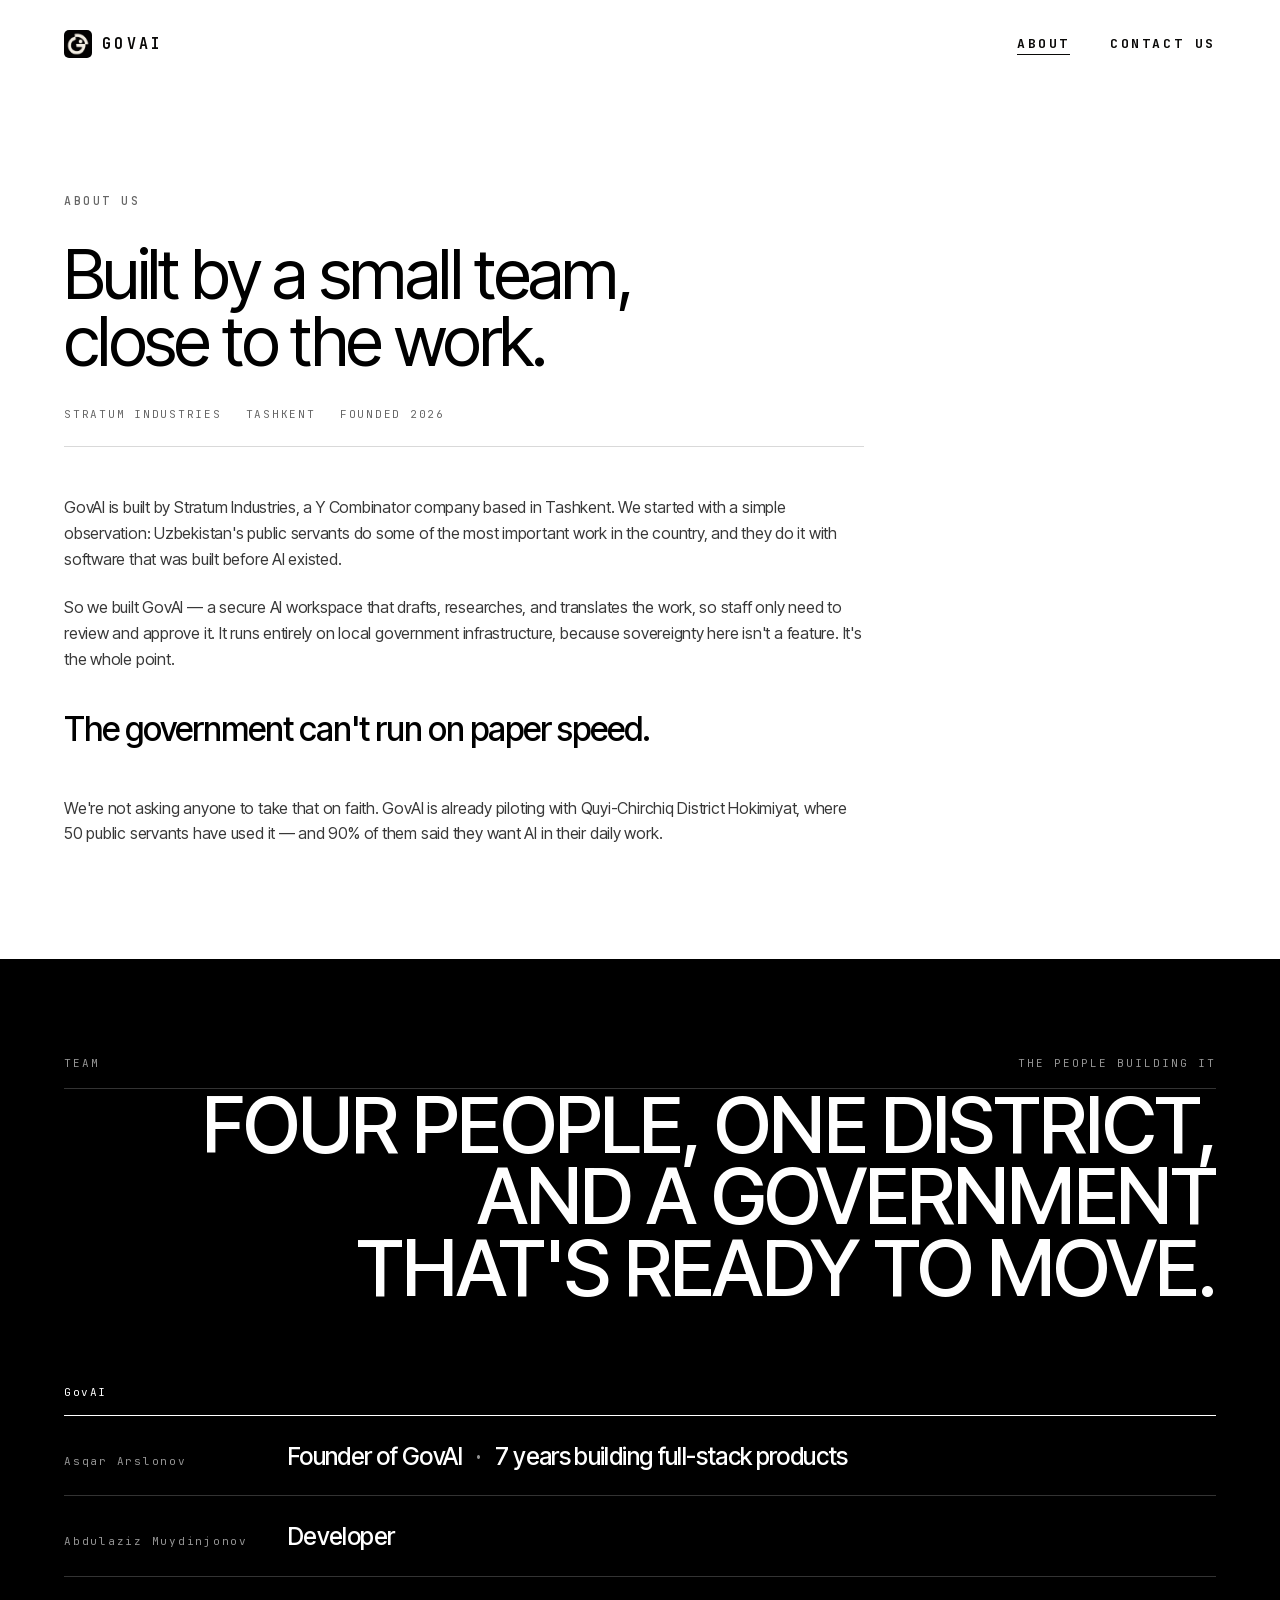
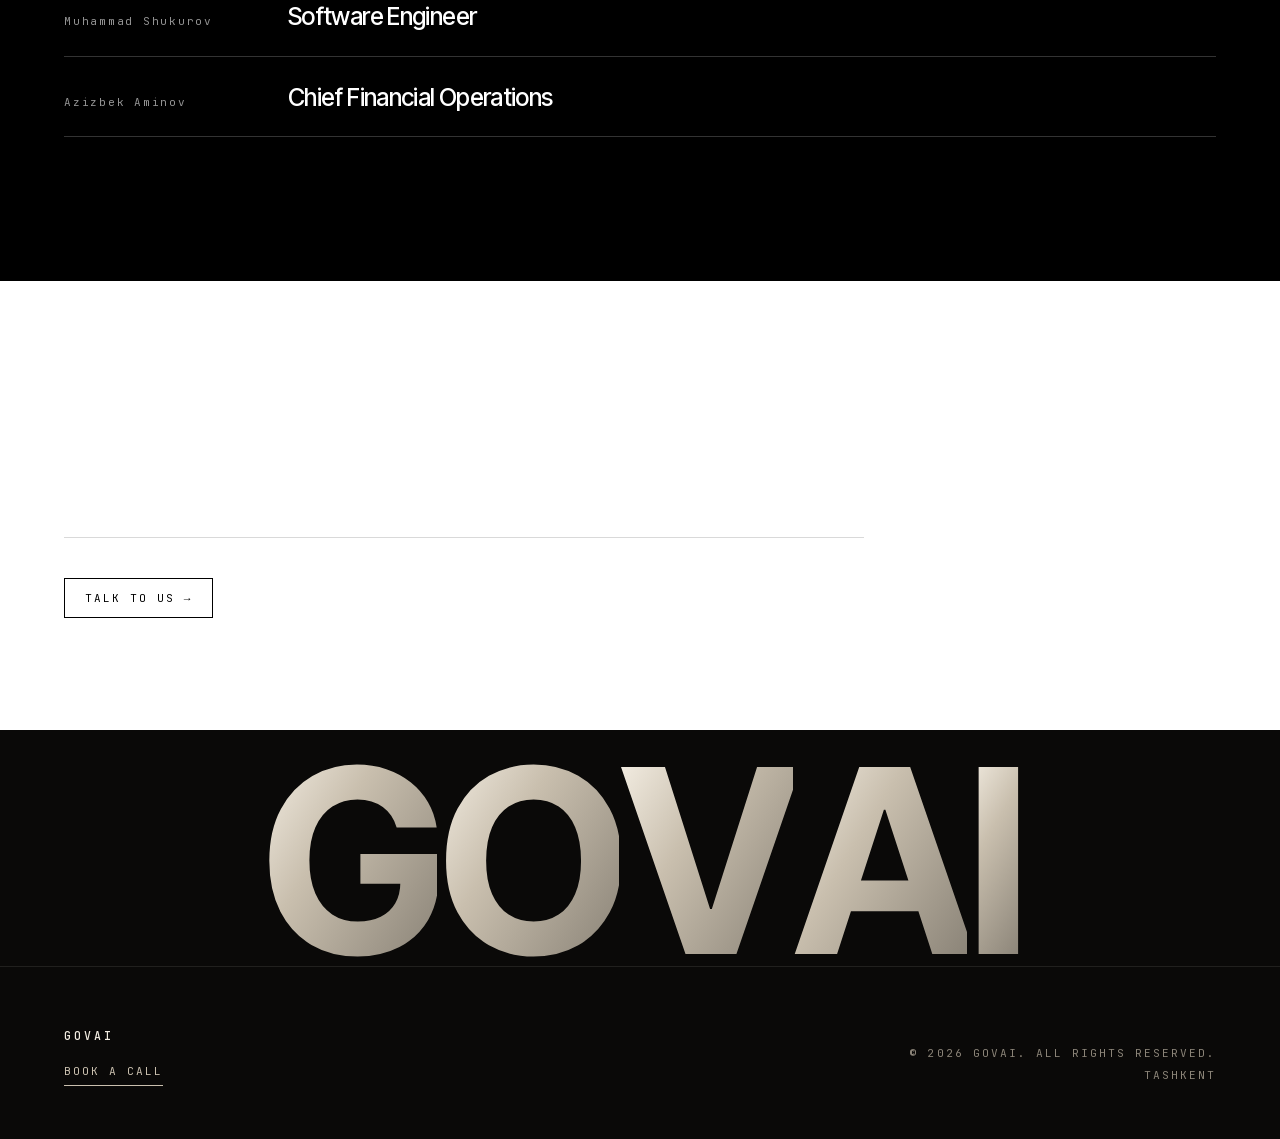
==== commit 089fbc26: "Remove social/contact links from About page footer, keep just the CTA" ====
--- a/about.html
+++ b/about.html
@@ -92,10 +92,6 @@
     <div class="essay-col">
       <div class="essay-foot">
         <a class="doc-cta" href="demo.html">Talk to us &#x2192;</a>
-        <a class="caption ulink ulink-quiet" href="mailto:founders@stratumindustries.co">founders@stratumindustries.co</a>
-        <a class="caption ulink ulink-quiet" href="https://x.com/Stratum_Inc" target="_blank" rel="noopener">X</a>
-        <a class="caption ulink ulink-quiet" href="https://www.linkedin.com/company/stratum-industries/" target="_blank" rel="noopener">LinkedIn</a>
-        <a class="caption ulink ulink-quiet" href="https://www.ycombinator.com/companies/stratum-industries" target="_blank" rel="noopener">Y Combinator</a>
       </div>
     </div>
   </div>
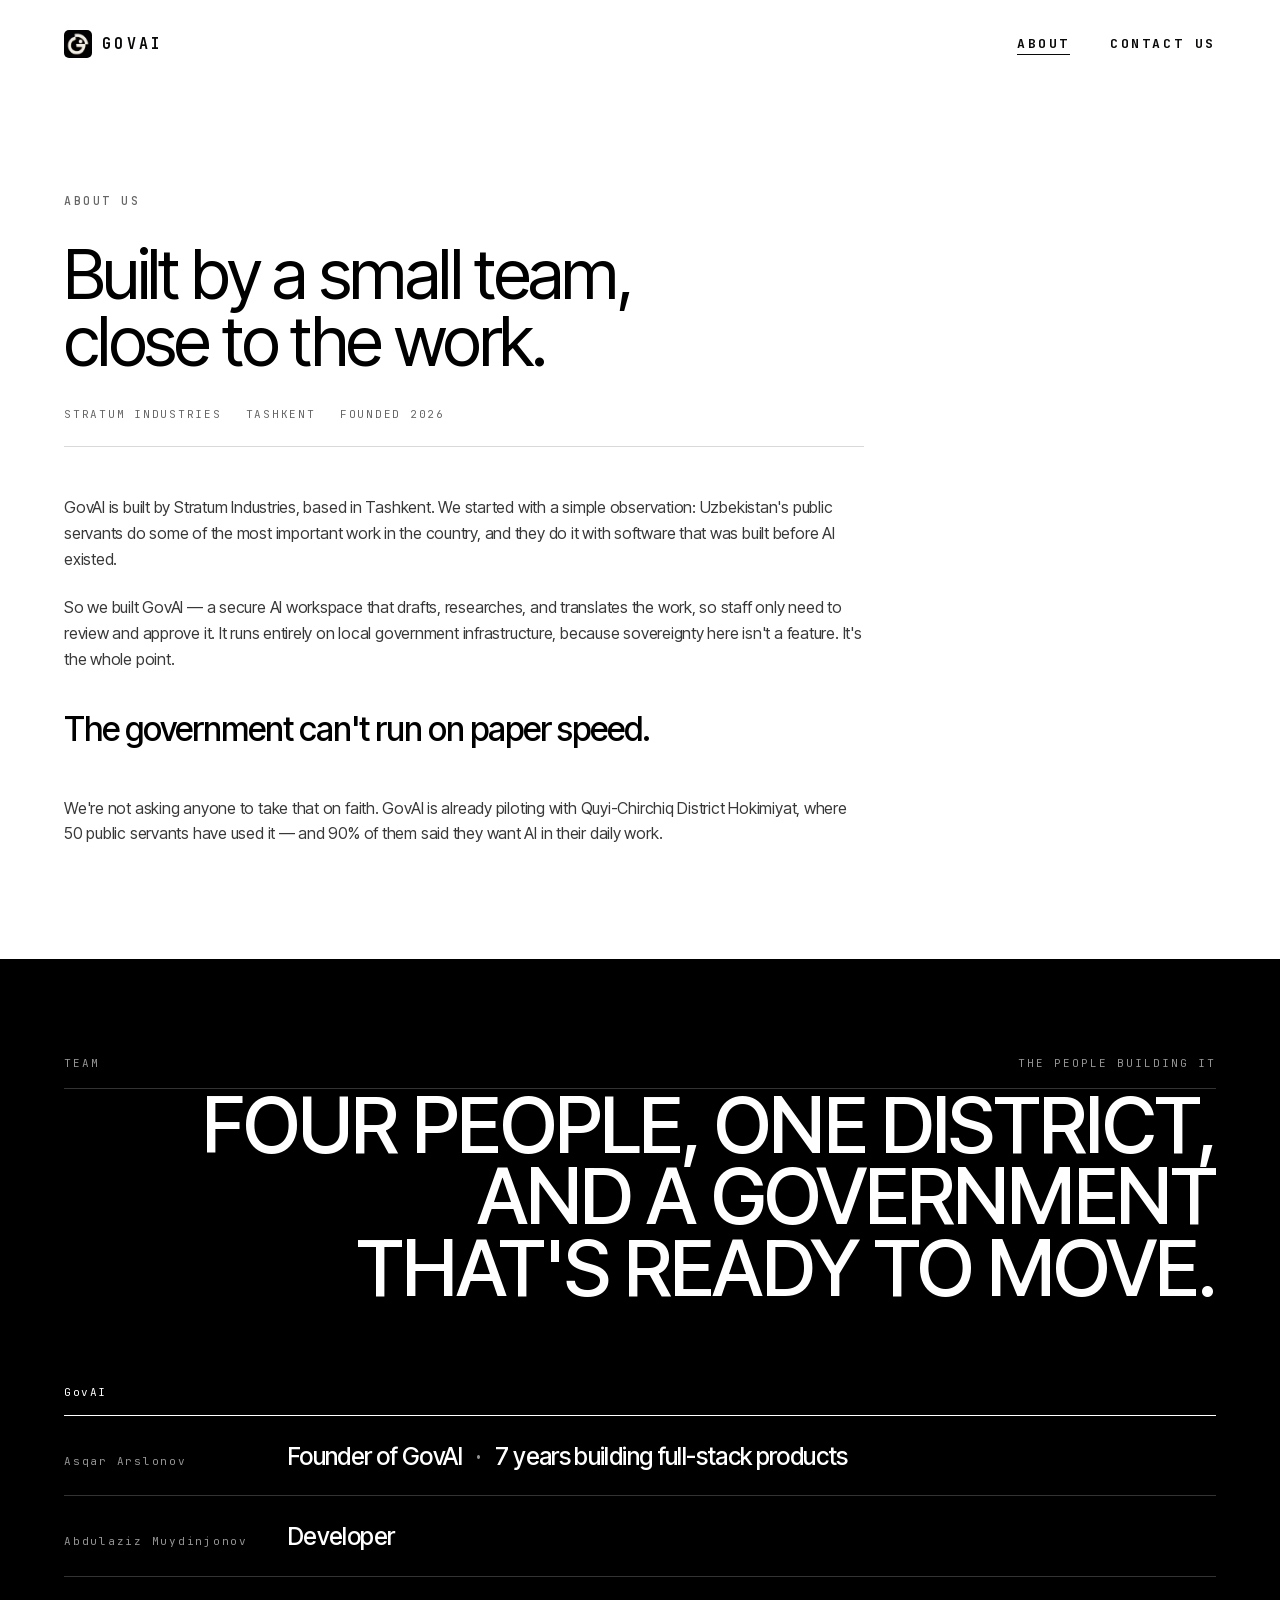
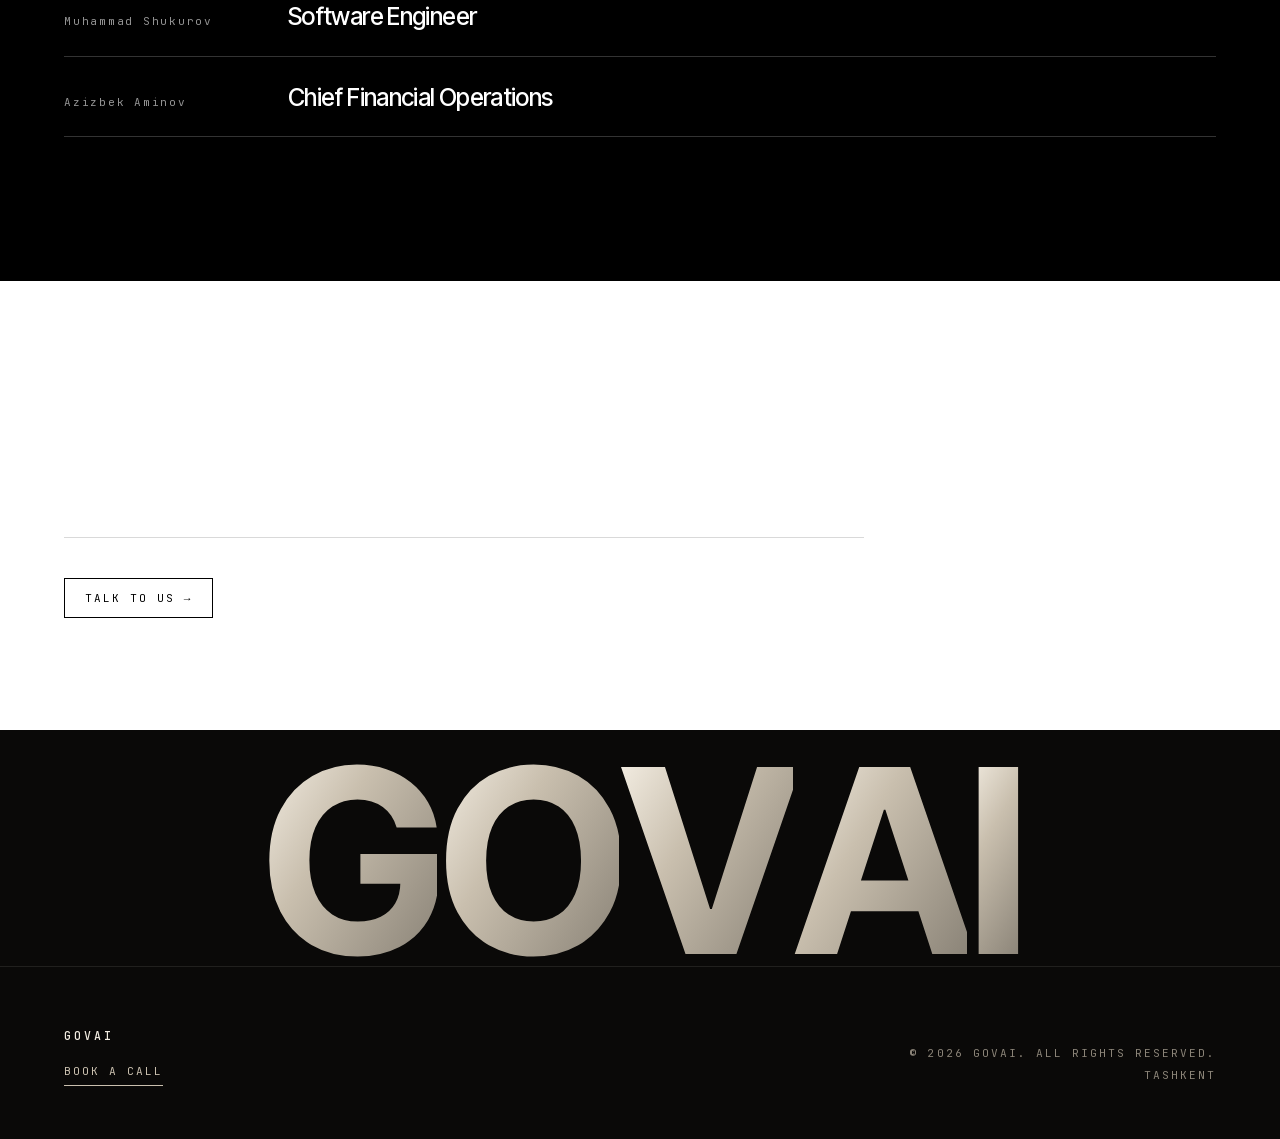
==== commit c92c443f: "Remove all Y Combinator mentions - index.html + demo.html: dropped the ycombinator.com sameAs entry " ====
--- a/about.html
+++ b/about.html
@@ -7,10 +7,10 @@
 <link rel="stylesheet" href="_next/static/chunks/14.svl.yjtpola7cb.css?dpl=dpl_3daooTpikwMV96ScLwcUaLhFUWKs" data-precedence="next"/>
 <meta name="theme-color" content="#ffffff"/>
 <title>About · GovAI</title>
-<meta name="description" content="GovAI is built by Stratum Industries, a Y Combinator company based in Tashkent, to give Uzbekistan's public servants an AI workspace built for their work."/>
+<meta name="description" content="GovAI is built by Stratum Industries, based in Tashkent, to give Uzbekistan's public servants an AI workspace built for their work."/>
 <link rel="canonical" href="about.html"/>
 <meta property="og:title" content="About · GovAI"/>
-<meta property="og:description" content="GovAI is built by Stratum Industries, a Y Combinator company based in Tashkent, to give Uzbekistan's public servants an AI workspace built for their work."/>
+<meta property="og:description" content="GovAI is built by Stratum Industries, based in Tashkent, to give Uzbekistan's public servants an AI workspace built for their work."/>
 <meta property="og:site_name" content="GovAI"/>
 <meta property="og:type" content="website"/>
 <link rel="icon" href="icon.png" sizes="48x48" type="image/png"/>
@@ -45,7 +45,7 @@
       </div>
 
       <div class="essay-body">
-        <p>GovAI is built by Stratum Industries, a Y Combinator company based in Tashkent. We started with a simple observation: Uzbekistan&#x27;s public servants do some of the most important work in the country, and they do it with software that was built before AI existed.</p>
+        <p>GovAI is built by Stratum Industries, based in Tashkent. We started with a simple observation: Uzbekistan&#x27;s public servants do some of the most important work in the country, and they do it with software that was built before AI existed.</p>
         <p>So we built GovAI &#x2014; a secure AI workspace that drafts, researches, and translates the work, so staff only need to review and approve it. It runs entirely on local government infrastructure, because sovereignty here isn&#x27;t a feature. It&#x27;s the whole point.</p>
       </div>
 
